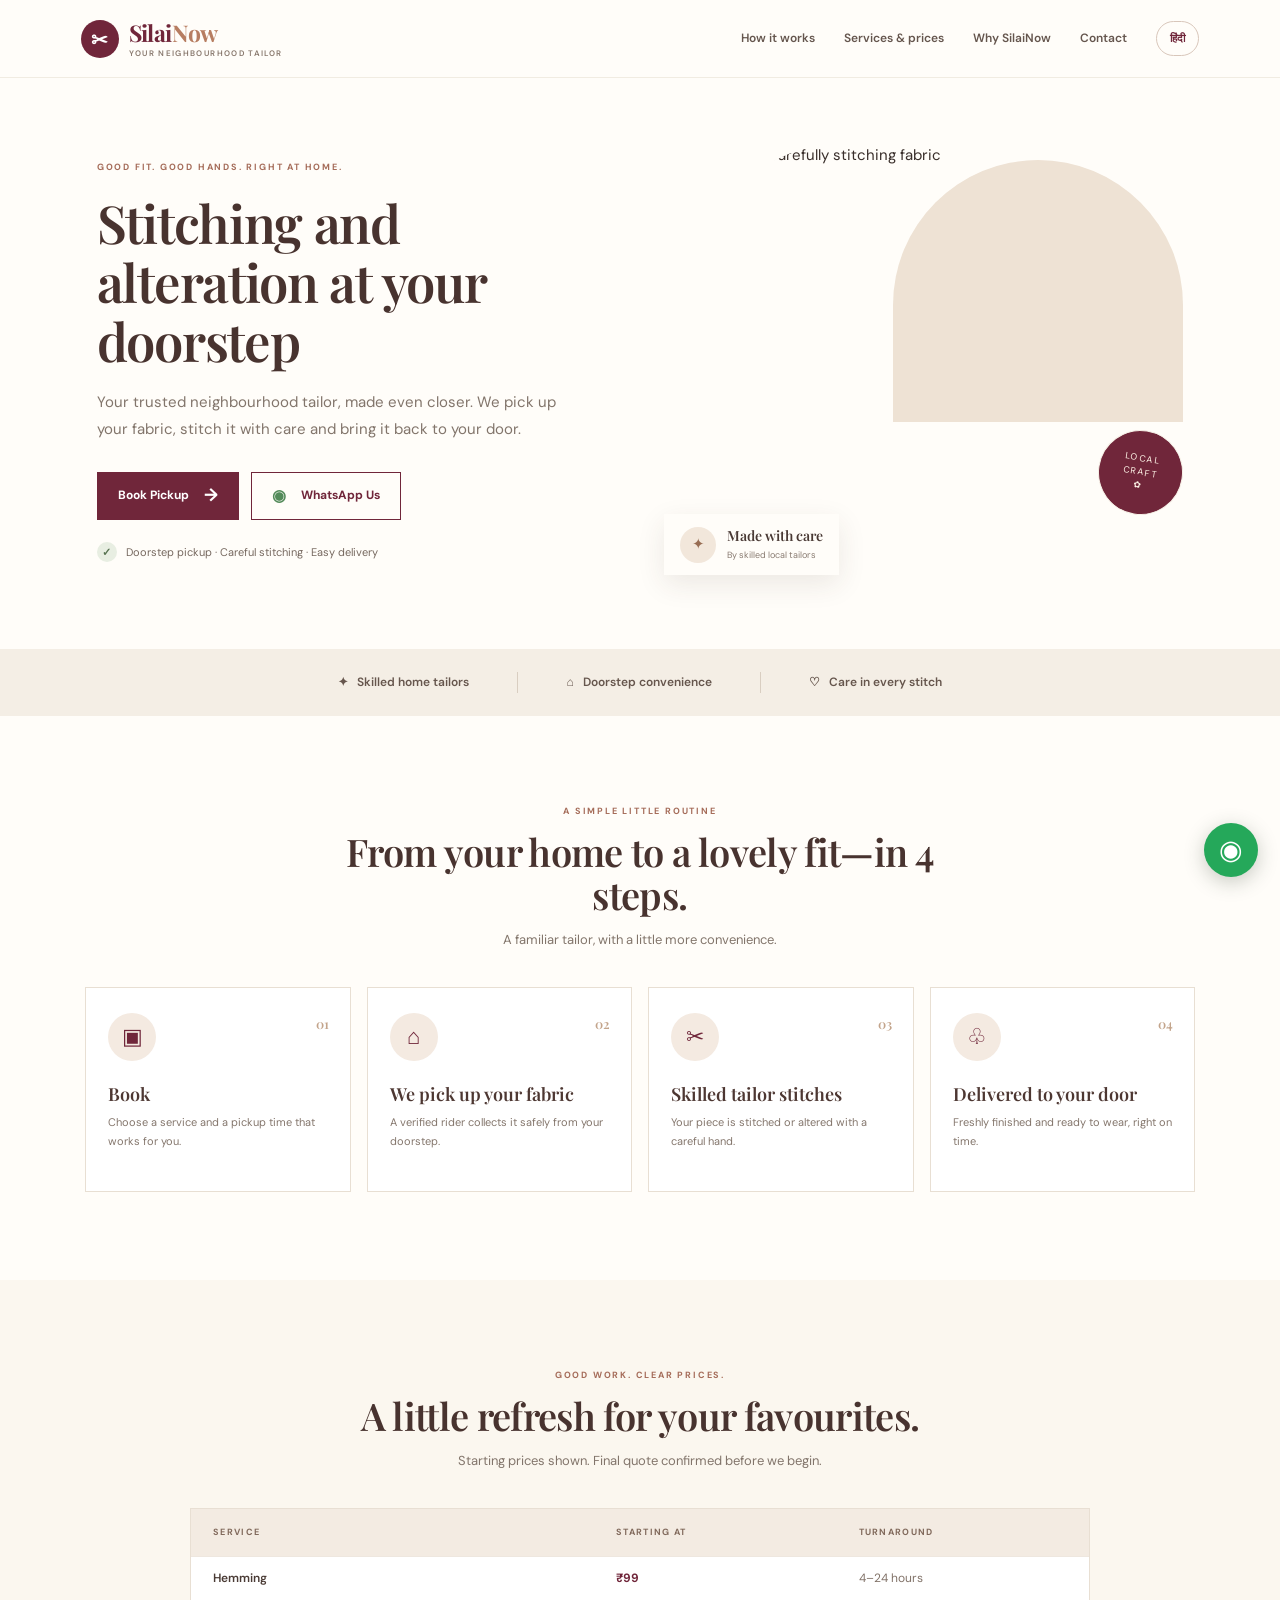
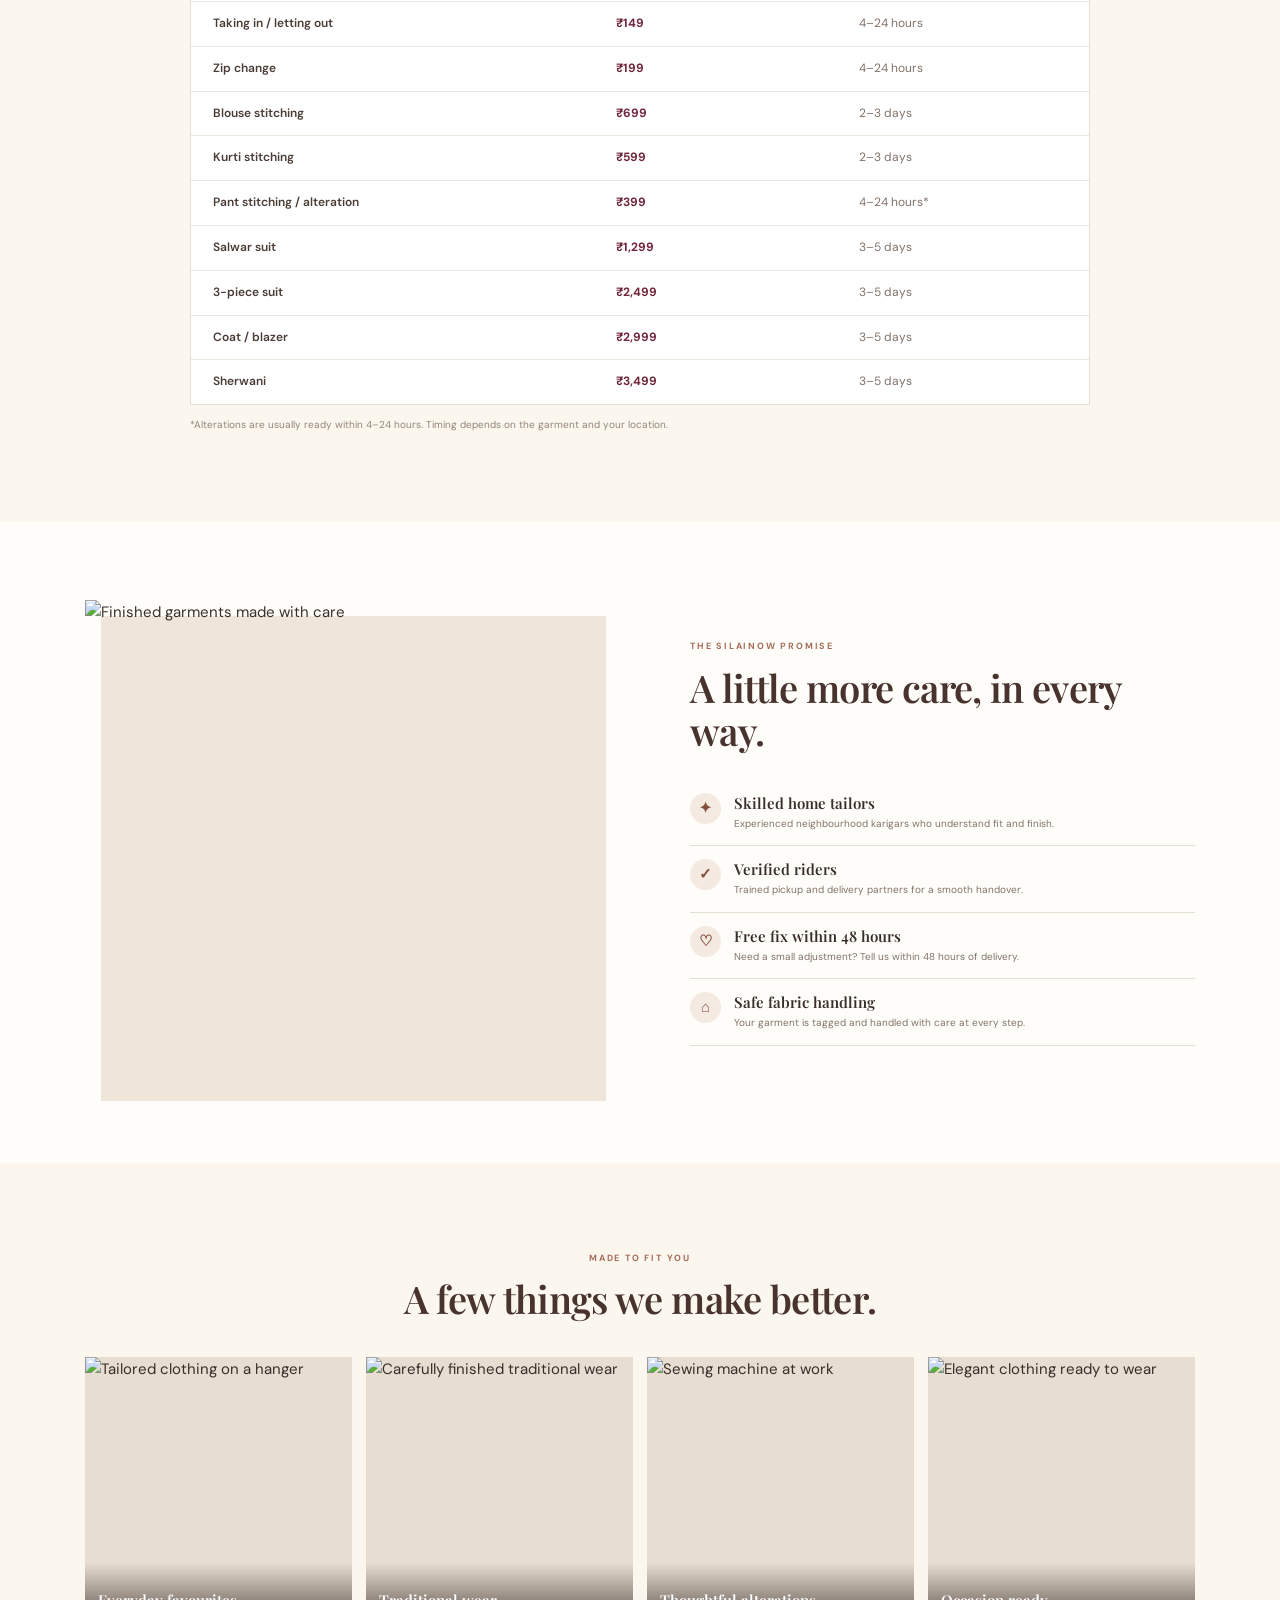
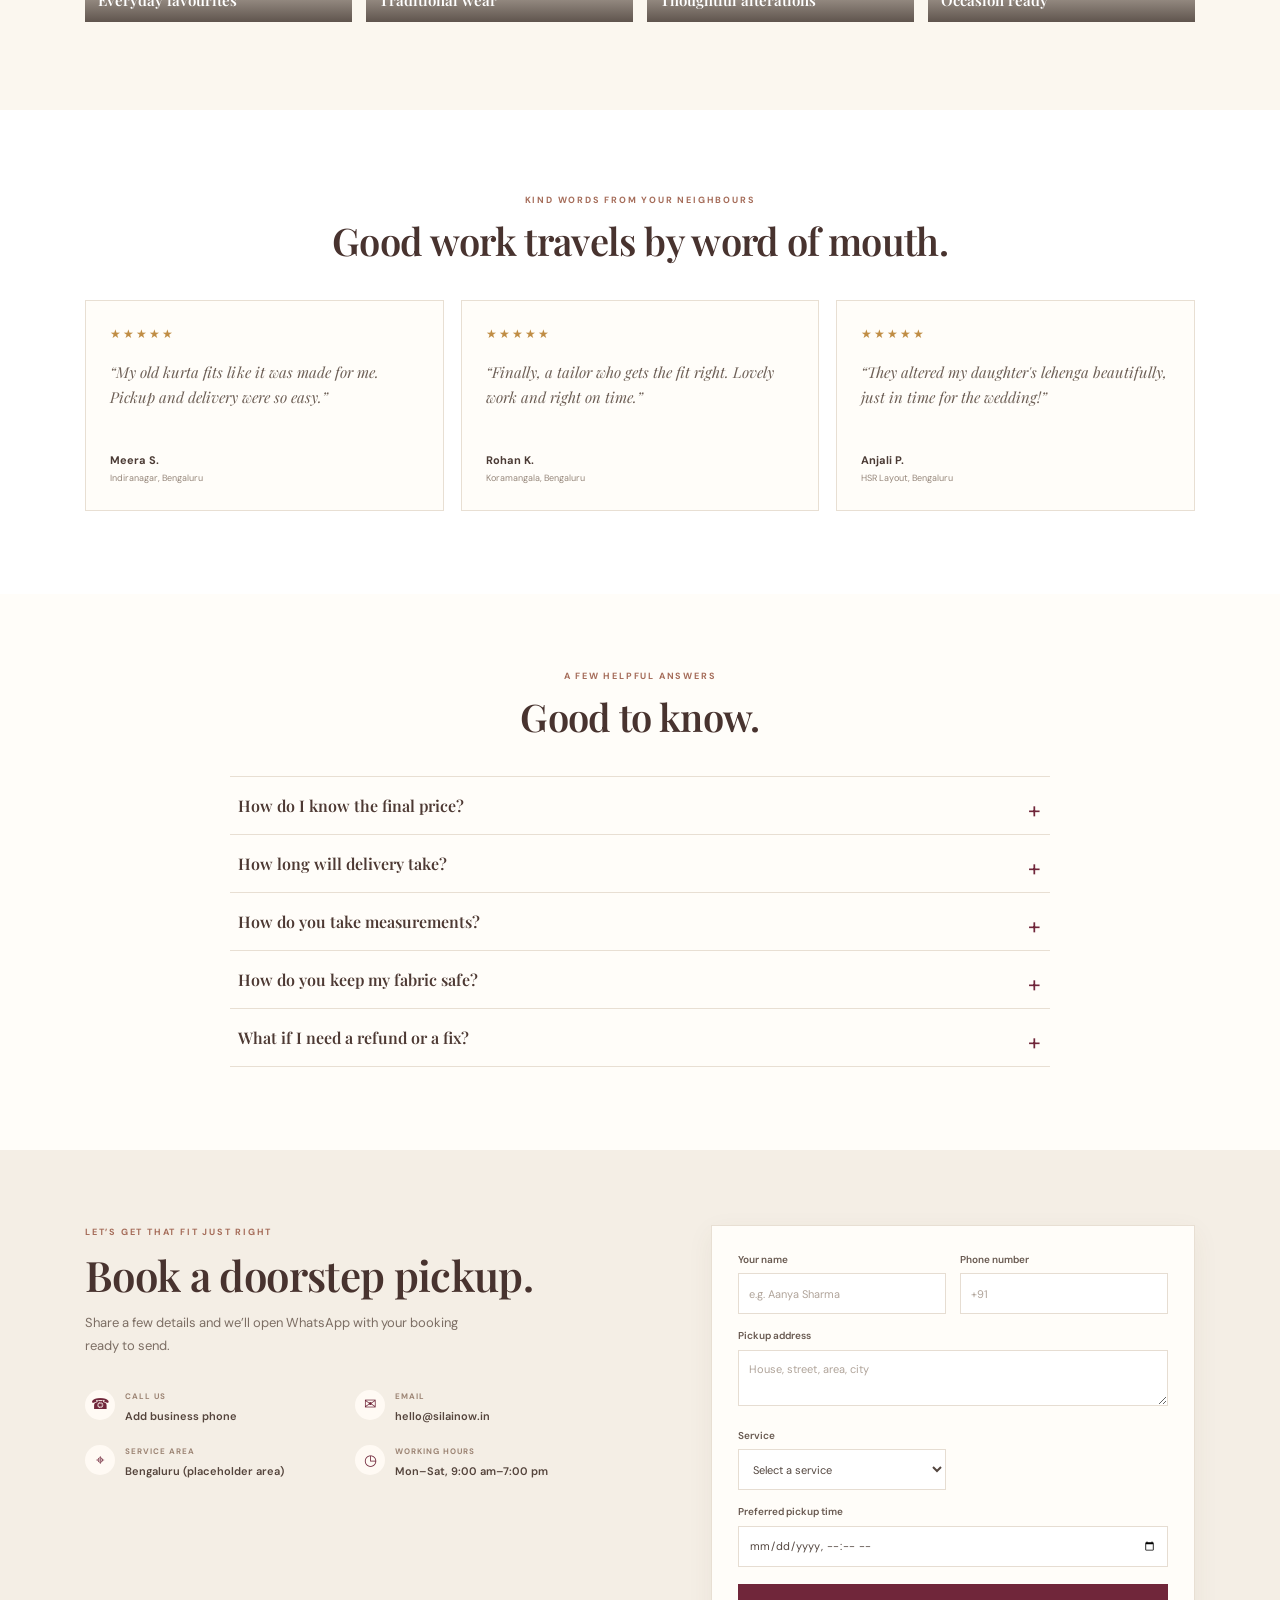
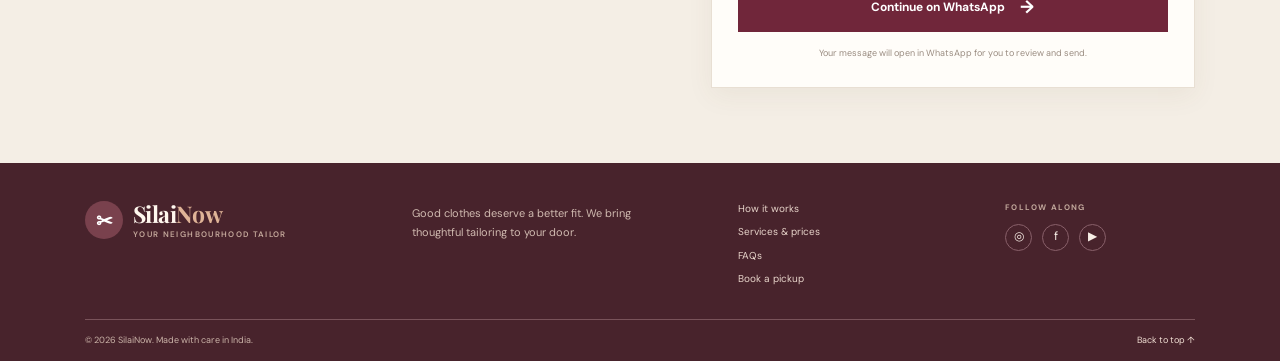
==== index.html @ 6246b5a2 "Initial commit: SilaiNow website" ====
<!doctype html>
<html lang="en">
<head>
  <meta charset="UTF-8" />
  <meta name="viewport" content="width=device-width, initial-scale=1" />
  <meta name="theme-color" content="#70263a" />
  <meta name="description" content="Thoughtful stitching and alterations, picked up and delivered at your doorstep. Book your neighbourhood tailor with SilaiNow." />
  <meta property="og:type" content="website" />
  <meta property="og:title" content="SilaiNow — Tailoring, at your doorstep" />
  <meta property="og:description" content="Skilled home tailors, doorstep pickup and delivery, and a fit that feels just right." />
  <meta property="og:image" content="https://images.unsplash.com/photo-1590736969955-71cc94901144?auto=format&fit=crop&w=1200&q=85" />
  <title>SilaiNow — Stitching and alterations at your doorstep</title>
  <link rel="preconnect" href="https://fonts.googleapis.com" />
  <link rel="preconnect" href="https://fonts.gstatic.com" crossorigin />
  <link href="https://fonts.googleapis.com/css2?family=DM+Sans:wght@400;500;600;700&family=Noto+Sans+Devanagari:wght@400;500;600;700&family=Playfair+Display:wght@500;600;700&display=swap" rel="stylesheet" />
  <link rel="stylesheet" href="style.css" />
</head>
<body>
  <header class="site-header">
    <a class="brand" href="#home" aria-label="SilaiNow home"><span class="brand-mark">✂</span><span>Silai<span>Now</span><small>YOUR NEIGHBOURHOOD TAILOR</small></span></a>
    <button class="menu-toggle" aria-label="Open navigation" aria-expanded="false">☰</button>
    <nav class="main-nav" aria-label="Main navigation">
      <a href="#how" data-en="How it works" data-hi="कैसे काम करता है">How it works</a><a href="#services" data-en="Services & prices" data-hi="सेवाएँ और कीमतें">Services & prices</a><a href="#why" data-en="Why SilaiNow" data-hi="सिलाईनाउ क्यों">Why SilaiNow</a><a href="#contact" data-en="Contact" data-hi="संपर्क">Contact</a>
      <button class="language-toggle" type="button" aria-label="Switch language">हिंदी</button>
    </nav>
  </header>
  <main>
    <section class="hero" id="home">
      <div class="hero-copy"><span class="eyebrow" data-en="GOOD FIT. GOOD HANDS. RIGHT AT HOME." data-hi="बेहतरीन फिट। कुशल हाथ। आपके घर तक।">GOOD FIT. GOOD HANDS. RIGHT AT HOME.</span>
        <h1 data-en="Stitching and alteration at your doorstep" data-hi="सिलाई और अल्टरेशन, आपके दरवाज़े पर">Stitching and alteration at your doorstep</h1>
        <p data-en="Your trusted neighbourhood tailor, made even closer. We pick up your fabric, stitch it with care and bring it back to your door." data-hi="आपका भरोसेमंद मोहल्ले का दर्ज़ी, अब और करीब। हम कपड़ा लेते हैं, प्यार से सिलते हैं और आपके दरवाज़े तक पहुँचाते हैं।">Your trusted neighbourhood tailor, made even closer. We pick up your fabric, stitch it with care and bring it back to your door.</p>
        <div class="hero-actions"><a class="button button-primary" href="#contact" data-en="Book Pickup" data-hi="पिकअप बुक करें">Book Pickup <span>→</span></a><a class="button button-outline whatsapp-link" href="#contact"><span class="wa-mini">◉</span><span data-en="WhatsApp Us" data-hi="व्हाट्सऐप करें">WhatsApp Us</span></a></div>
        <div class="hero-note"><span class="check">✓</span><span data-en="Doorstep pickup · Careful stitching · Easy delivery" data-hi="घर से पिकअप · बारीक सिलाई · आसान डिलीवरी">Doorstep pickup · Careful stitching · Easy delivery</span></div>
      </div>
      <div class="hero-art"><img src="https://images.unsplash.com/photo-1590736969955-71cc94901144?auto=format&fit=crop&w=1000&q=85" alt="A tailor carefully stitching fabric" /><div class="image-chip"><span>✦</span><div><b data-en="Made with care" data-hi="प्यार से तैयार">Made with care</b><small data-en="By skilled local tailors" data-hi="कुशल स्थानीय दर्ज़ियों द्वारा">By skilled local tailors</small></div></div><div class="round-stamp">LOCAL<br/>CRAFT<br/>✿</div></div>
    </section>
    <div class="trust-strip"><span>✦ <span data-en="Skilled home tailors" data-hi="कुशल होम टेलर">Skilled home tailors</span></span><i></i><span>⌂ <span data-en="Doorstep convenience" data-hi="घर तक सुविधा">Doorstep convenience</span></span><i></i><span>♡ <span data-en="Care in every stitch" data-hi="हर टाँके में देखभाल">Care in every stitch</span></span></div>

    <section class="section how-section" id="how"><div class="section-heading"><span class="eyebrow" data-en="A SIMPLE LITTLE ROUTINE" data-hi="बस एक आसान प्रक्रिया">A SIMPLE LITTLE ROUTINE</span><h2 data-en="From your home to a lovely fit—in 4 steps." data-hi="आपके घर से बेहतरीन फिट तक—बस 4 कदम।">From your home to a lovely fit—in 4 steps.</h2><p data-en="A familiar tailor, with a little more convenience." data-hi="आपका जाना-पहचाना दर्ज़ी, अब और भी सुविधाजनक।">A familiar tailor, with a little more convenience.</p></div>
      <div class="steps"><article class="step"><span class="step-icon">▣</span><small>01</small><h3 data-en="Book" data-hi="बुक करें">Book</h3><p data-en="Choose a service and a pickup time that works for you." data-hi="सेवा और अपनी सुविधानुसार पिकअप का समय चुनें।">Choose a service and a pickup time that works for you.</p></article><article class="step"><span class="step-icon">⌂</span><small>02</small><h3 data-en="We pick up your fabric" data-hi="हम कपड़ा ले जाते हैं">We pick up your fabric</h3><p data-en="A verified rider collects it safely from your doorstep." data-hi="हमारा सत्यापित राइडर आपके घर से सुरक्षित रूप से कपड़ा ले जाता है।">A verified rider collects it safely from your doorstep.</p></article><article class="step"><span class="step-icon">✂</span><small>03</small><h3 data-en="Skilled tailor stitches" data-hi="कुशल दर्ज़ी सिलाई करता है">Skilled tailor stitches</h3><p data-en="Your piece is stitched or altered with a careful hand." data-hi="आपके कपड़े की सिलाई या अल्टरेशन पूरी सावधानी से होती है।">Your piece is stitched or altered with a careful hand.</p></article><article class="step"><span class="step-icon">♧</span><small>04</small><h3 data-en="Delivered to your door" data-hi="आपके दरवाज़े पर डिलीवरी">Delivered to your door</h3><p data-en="Freshly finished and ready to wear, right on time." data-hi="समय पर, पहनने के लिए तैयार कपड़ा आपके घर पहुँचता है।">Freshly finished and ready to wear, right on time.</p></article></div>
    </section>

    <section class="section services-section" id="services"><div class="section-heading"><span class="eyebrow" data-en="GOOD WORK. CLEAR PRICES." data-hi="अच्छा काम। साफ़ कीमतें।">GOOD WORK. CLEAR PRICES.</span><h2 data-en="A little refresh for your favourites." data-hi="आपके पसंदीदा कपड़ों के लिए नया अंदाज़।">A little refresh for your favourites.</h2><p data-en="Starting prices shown. Final quote confirmed before we begin." data-hi="शुरुआती कीमतें दी गई हैं। काम शुरू होने से पहले अंतिम कीमत बताई जाएगी।">Starting prices shown. Final quote confirmed before we begin.</p></div>
      <div class="price-wrap"><table><thead><tr><th data-en="SERVICE" data-hi="सेवा">SERVICE</th><th data-en="STARTING AT" data-hi="शुरुआती कीमत">STARTING AT</th><th data-en="TURNAROUND" data-hi="समय">TURNAROUND</th></tr></thead><tbody>
        <tr><td data-en="Hemming" data-hi="किनारी की सिलाई">Hemming</td><td>₹99</td><td data-en="4–24 hours" data-hi="4–24 घंटे">4–24 hours</td></tr><tr><td data-en="Taking in / letting out" data-hi="कपड़ा घटाना / बढ़ाना">Taking in / letting out</td><td>₹149</td><td data-en="4–24 hours" data-hi="4–24 घंटे">4–24 hours</td></tr><tr><td data-en="Zip change" data-hi="ज़िप बदलना">Zip change</td><td>₹199</td><td data-en="4–24 hours" data-hi="4–24 घंटे">4–24 hours</td></tr><tr><td data-en="Blouse stitching" data-hi="ब्लाउज़ सिलाई">Blouse stitching</td><td>₹699</td><td data-en="2–3 days" data-hi="2–3 दिन">2–3 days</td></tr><tr><td data-en="Kurti stitching" data-hi="कुर्ती सिलाई">Kurti stitching</td><td>₹599</td><td data-en="2–3 days" data-hi="2–3 दिन">2–3 days</td></tr><tr><td data-en="Pant stitching / alteration" data-hi="पैंट सिलाई / अल्टरेशन">Pant stitching / alteration</td><td>₹399</td><td data-en="4–24 hours*" data-hi="4–24 घंटे*">4–24 hours*</td></tr><tr><td data-en="Salwar suit" data-hi="सलवार सूट">Salwar suit</td><td>₹1,299</td><td data-en="3–5 days" data-hi="3–5 दिन">3–5 days</td></tr><tr><td data-en="3-piece suit" data-hi="3-पीस सूट">3-piece suit</td><td>₹2,499</td><td data-en="3–5 days" data-hi="3–5 दिन">3–5 days</td></tr><tr><td data-en="Coat / blazer" data-hi="कोट / ब्लेज़र">Coat / blazer</td><td>₹2,999</td><td data-en="3–5 days" data-hi="3–5 दिन">3–5 days</td></tr><tr><td data-en="Sherwani" data-hi="शेरवानी">Sherwani</td><td>₹3,499</td><td data-en="3–5 days" data-hi="3–5 दिन">3–5 days</td></tr>
      </tbody></table></div><p class="price-footnote" data-en="*Alterations are usually ready within 4–24 hours. Timing depends on the garment and your location." data-hi="*अल्टरेशन आमतौर पर 4–24 घंटे में तैयार होते हैं। समय कपड़े और आपके क्षेत्र पर निर्भर करता है।">*Alterations are usually ready within 4–24 hours. Timing depends on the garment and your location.</p>
    </section>

    <section class="why-section" id="why"><div class="why-photo"><img src="https://images.unsplash.com/photo-1598033129183-c4f50c736f10?auto=format&fit=crop&w=1000&q=85" alt="Finished garments made with care" /></div><div class="why-copy"><span class="eyebrow" data-en="THE SILAINOW PROMISE" data-hi="सिलाईनाउ का वादा">THE SILAINOW PROMISE</span><h2 data-en="A little more care, in every way." data-hi="हर कदम पर थोड़ी और देखभाल।">A little more care, in every way.</h2><div class="promise"><b>✦</b><div><h3 data-en="Skilled home tailors" data-hi="कुशल होम टेलर">Skilled home tailors</h3><p data-en="Experienced neighbourhood karigars who understand fit and finish." data-hi="फिट और फिनिश समझने वाले अनुभवी स्थानीय कारीगर।">Experienced neighbourhood karigars who understand fit and finish.</p></div></div><div class="promise"><b>✓</b><div><h3 data-en="Verified riders" data-hi="सत्यापित राइडर">Verified riders</h3><p data-en="Trained pickup and delivery partners for a smooth handover." data-hi="सुरक्षित और आसान पिकअप-डिलीवरी के लिए प्रशिक्षित साथी।">Trained pickup and delivery partners for a smooth handover.</p></div></div><div class="promise"><b>♡</b><div><h3 data-en="Free fix within 48 hours" data-hi="48 घंटे में मुफ़्त सुधार">Free fix within 48 hours</h3><p data-en="Need a small adjustment? Tell us within 48 hours of delivery." data-hi="छोटा सुधार चाहिए? डिलीवरी के 48 घंटे के भीतर हमें बताएँ।">Need a small adjustment? Tell us within 48 hours of delivery.</p></div></div><div class="promise"><b>⌂</b><div><h3 data-en="Safe fabric handling" data-hi="कपड़े की सुरक्षित देखभाल">Safe fabric handling</h3><p data-en="Your garment is tagged and handled with care at every step." data-hi="आपके कपड़े को हर कदम पर टैग करके सावधानी से रखा जाता है।">Your garment is tagged and handled with care at every step.</p></div></div></div></section>

    <section class="section gallery-section" id="gallery"><div class="section-heading"><span class="eyebrow" data-en="MADE TO FIT YOU" data-hi="आपके लिए खास">MADE TO FIT YOU</span><h2 data-en="A few things we make better." data-hi="कुछ चीज़ें जिन्हें हम और बेहतर बनाते हैं।">A few things we make better.</h2></div><div class="gallery"><figure><img src="https://images.unsplash.com/photo-1591047139829-d91aecb6caea?auto=format&fit=crop&w=700&q=80" alt="Tailored clothing on a hanger" loading="lazy"><figcaption data-en="Everyday favourites" data-hi="रोज़मर्रा के पसंदीदा">Everyday favourites</figcaption></figure><figure><img src="https://images.unsplash.com/photo-1598033129183-c4f50c736f10?auto=format&fit=crop&w=700&q=80" alt="Carefully finished traditional wear" loading="lazy"><figcaption data-en="Traditional wear" data-hi="पारंपरिक परिधान">Traditional wear</figcaption></figure><figure><img src="https://images.unsplash.com/photo-1590736969955-71cc94901144?auto=format&fit=crop&w=700&q=80" alt="Sewing machine at work" loading="lazy"><figcaption data-en="Thoughtful alterations" data-hi="बारीक अल्टरेशन">Thoughtful alterations</figcaption></figure><figure><img src="https://images.unsplash.com/photo-1591369822096-ffd140ec948f?auto=format&fit=crop&w=700&q=80" alt="Elegant clothing ready to wear" loading="lazy"><figcaption data-en="Occasion ready" data-hi="खास मौकों के लिए">Occasion ready</figcaption></figure></div></section>

    <section class="reviews-section"><div class="section-heading"><span class="eyebrow" data-en="KIND WORDS FROM YOUR NEIGHBOURS" data-hi="आपके पड़ोसियों के प्यारे अनुभव">KIND WORDS FROM YOUR NEIGHBOURS</span><h2 data-en="Good work travels by word of mouth." data-hi="अच्छे काम की बात दूर तक जाती है।">Good work travels by word of mouth.</h2></div><div class="review-grid"><article><div class="stars">★★★★★</div><p data-en="“My old kurta fits like it was made for me. Pickup and delivery were so easy.”" data-hi="“मेरी पुरानी कुर्ती अब बिल्कुल नई जैसी फिट आती है। पिकअप और डिलीवरी बहुत आसान थे।”">“My old kurta fits like it was made for me. Pickup and delivery were so easy.”</p><b>Meera S.</b><small>Indiranagar, Bengaluru</small></article><article><div class="stars">★★★★★</div><p data-en="“Finally, a tailor who gets the fit right. Lovely work and right on time.”" data-hi="“आख़िरकार ऐसा दर्ज़ी जिसे फिट की सही समझ है। काम सुंदर और समय पर।”">“Finally, a tailor who gets the fit right. Lovely work and right on time.”</p><b>Rohan K.</b><small>Koramangala, Bengaluru</small></article><article><div class="stars">★★★★★</div><p data-en="“They altered my daughter's lehenga beautifully, just in time for the wedding!”" data-hi="“बेटी का लहंगा बहुत सुंदर अल्टर किया, शादी के लिए बिल्कुल समय पर!”">“They altered my daughter's lehenga beautifully, just in time for the wedding!”</p><b>Anjali P.</b><small>HSR Layout, Bengaluru</small></article></div></section>

    <section class="section faq-section" id="faq"><div class="section-heading"><span class="eyebrow" data-en="A FEW HELPFUL ANSWERS" data-hi="आपके कुछ सवालों के जवाब">A FEW HELPFUL ANSWERS</span><h2 data-en="Good to know." data-hi="जानना अच्छा रहेगा।">Good to know.</h2></div><div class="faq-list"><details><summary data-en="How do I know the final price?" data-hi="अंतिम कीमत कैसे पता चलेगी?">How do I know the final price?</summary><p data-en="The prices listed are starting prices. We confirm the exact quote with you before any work begins." data-hi="दी गई कीमतें शुरुआती हैं। काम शुरू करने से पहले हम आपसे अंतिम कीमत की पुष्टि करते हैं।">The prices listed are starting prices. We confirm the exact quote with you before any work begins.</p></details><details><summary data-en="How long will delivery take?" data-hi="डिलीवरी में कितना समय लगेगा?">How long will delivery take?</summary><p data-en="Alterations usually take 4–24 hours, blouse and kurti stitching 2–3 days, and suits and coats 3–5 days. We’ll confirm the timing when you book." data-hi="अल्टरेशन में आमतौर पर 4–24 घंटे, ब्लाउज़ और कुर्ती में 2–3 दिन, और सूट व कोट में 3–5 दिन लगते हैं। बुकिंग के समय हम समय की पुष्टि करेंगे।">Alterations usually take 4–24 hours, blouse and kurti stitching 2–3 days, and suits and coats 3–5 days. We’ll confirm the timing when you book.</p></details><details><summary data-en="How do you take measurements?" data-hi="नाप कैसे लिया जाता है?">How do you take measurements?</summary><p data-en="Share your reference garment or measurement notes at pickup. We’ll call you if the tailor needs any details." data-hi="पिकअप के समय अपना फिटिंग वाला कपड़ा या नाप साझा करें। दर्ज़ी को कोई जानकारी चाहिए तो हम आपको कॉल करेंगे।">Share your reference garment or measurement notes at pickup. We’ll call you if the tailor needs any details.</p></details><details><summary data-en="How do you keep my fabric safe?" data-hi="मेरा कपड़ा सुरक्षित कैसे रहेगा?">How do you keep my fabric safe?</summary><p data-en="Each pickup is tagged and handed over directly to the tailor. Your fabric stays carefully tracked through delivery." data-hi="हर पिकअप को टैग करके सीधे दर्ज़ी तक पहुँचाया जाता है। डिलीवरी तक आपके कपड़े का ध्यान रखा जाता है।">Each pickup is tagged and handed over directly to the tailor. Your fabric stays carefully tracked through delivery.</p></details><details><summary data-en="What if I need a refund or a fix?" data-hi="अगर रिफंड या सुधार चाहिए तो?">What if I need a refund or a fix?</summary><p data-en="If the fit needs a small correction, request a free fix within 48 hours. For cancellations or refunds, contact our team and we’ll help based on the order status." data-hi="फिट में छोटा सुधार चाहिए तो 48 घंटे में मुफ़्त सुधार माँगें। रद्दीकरण या रिफंड के लिए हमारी टीम से संपर्क करें; हम ऑर्डर की स्थिति के अनुसार मदद करेंगे।">If the fit needs a small correction, request a free fix within 48 hours. For cancellations or refunds, contact our team and we’ll help based on the order status.</p></details></div></section>

    <section class="contact-section" id="contact"><div class="contact-copy"><span class="eyebrow" data-en="LET’S GET THAT FIT JUST RIGHT" data-hi="आइए, फिट को एकदम सही बनाएँ">LET’S GET THAT FIT JUST RIGHT</span><h2 data-en="Book a doorstep pickup." data-hi="घर से पिकअप बुक करें।">Book a doorstep pickup.</h2><p data-en="Share a few details and we’ll open WhatsApp with your booking ready to send." data-hi="कुछ जानकारी भरें और आपका बुकिंग संदेश व्हाट्सऐप पर भेजने के लिए तैयार होगा।">Share a few details and we’ll open WhatsApp with your booking ready to send.</p><div class="contact-info"><div><span>☎</span><p><small data-en="CALL US" data-hi="कॉल करें">CALL US</small><b data-en="Add business phone" data-hi="व्यवसाय का फ़ोन जोड़ें">Add business phone</b></p></div><div><span>✉</span><p><small>EMAIL</small><a href="mailto:hello@silainow.in">hello@silainow.in</a></p></div><div><span>⌖</span><p><small data-en="SERVICE AREA" data-hi="सेवा क्षेत्र">SERVICE AREA</small><b data-en="Bengaluru (placeholder area)" data-hi="बेंगलुरु (उदाहरण क्षेत्र)">Bengaluru (placeholder area)</b></p></div><div><span>◷</span><p><small data-en="WORKING HOURS" data-hi="काम का समय">WORKING HOURS</small><b data-en="Mon–Sat, 9:00 am–7:00 pm" data-hi="सोम–शनि, सुबह 9–शाम 7">Mon–Sat, 9:00 am–7:00 pm</b></p></div></div></div>
      <form class="booking-form"><label><span data-en="Your name" data-hi="आपका नाम">Your name</span><input name="name" required placeholder="e.g. Aanya Sharma" /></label><label><span data-en="Phone number" data-hi="फ़ोन नंबर">Phone number</span><input name="phone" type="tel" required placeholder="+91" /></label><label><span data-en="Pickup address" data-hi="पिकअप का पता">Pickup address</span><textarea name="address" rows="2" required placeholder="House, street, area, city"></textarea></label><label><span data-en="Service" data-hi="सेवा">Service</span><select name="service" required><option value="">Select a service</option><option>Hemming</option><option>Taking in / letting out</option><option>Zip change</option><option>Blouse stitching</option><option>Kurti stitching</option><option>Pant stitching / alteration</option><option>Salwar suit</option><option>3-piece suit</option><option>Coat / blazer</option><option>Sherwani</option></select></label><label><span data-en="Preferred pickup time" data-hi="पसंदीदा पिकअप समय">Preferred pickup time</span><input name="time" type="datetime-local" required /></label><button class="button button-primary form-submit" type="submit"><span data-en="Continue on WhatsApp" data-hi="व्हाट्सऐप पर आगे बढ़ें">Continue on WhatsApp</span><span>→</span></button><small class="form-note" data-en="Your message will open in WhatsApp for you to review and send." data-hi="आपका संदेश व्हाट्सऐप में खुलेगा, जहाँ आप उसे देखकर भेज सकते हैं।">Your message will open in WhatsApp for you to review and send.</small></form>
    </section>
  </main>
  <footer class="site-footer"><div class="footer-top"><a class="brand footer-brand" href="#home"><span class="brand-mark">✂</span><span>Silai<span>Now</span><small data-en="YOUR NEIGHBOURHOOD TAILOR" data-hi="आपका मोहल्ले का दर्ज़ी">YOUR NEIGHBOURHOOD TAILOR</small></span></a><p data-en="Good clothes deserve a better fit. We bring thoughtful tailoring to your door." data-hi="अच्छे कपड़ों को बेहतर फिट मिलना चाहिए। हम आपकी सिलाई आपके दरवाज़े तक लाते हैं।">Good clothes deserve a better fit. We bring thoughtful tailoring to your door.</p><div class="footer-links"><a href="#how" data-en="How it works" data-hi="कैसे काम करता है">How it works</a><a href="#services" data-en="Services & prices" data-hi="सेवाएँ और कीमतें">Services & prices</a><a href="#faq" data-en="FAQs" data-hi="सवाल-जवाब">FAQs</a><a href="#contact" data-en="Book a pickup" data-hi="पिकअप बुक करें">Book a pickup</a></div><div class="social-links"><span data-en="FOLLOW ALONG" data-hi="हमसे जुड़ें">FOLLOW ALONG</span><a href="#contact" aria-label="Instagram">◎</a><a href="#contact" aria-label="Facebook">f</a><a href="#contact" aria-label="YouTube">▶</a></div></div><div class="footer-bottom"><span>© 2026 SilaiNow. <span data-en="Made with care in India." data-hi="भारत में प्यार से बनाया गया।">Made with care in India.</span></span><a href="#home" data-en="Back to top ↑" data-hi="वापस ऊपर ↑">Back to top ↑</a></div></footer>
  <a class="floating-whatsapp whatsapp-link" href="#contact" aria-label="Chat with SilaiNow on WhatsApp">◉</a>
  <a class="mobile-call" href="#contact"><span>☎</span><span data-en="Call Now" data-hi="अभी कॉल करें">Call Now</span></a>
  <script src="script.js" defer></script>
</body>
</html>
---- style.css ----
:root{--maroon:#70263a;--maroon-dark:#51202f;--cream:#fbf7ef;--paper:#fffdf9;--ink:#392e2a;--muted:#82756b;--line:#e8dfd3;--rose:#eadbd4;--gold:#bd9567;--sans:'DM Sans',sans-serif;--serif:'Playfair Display',Georgia,serif}*{box-sizing:border-box}html{scroll-behavior:smooth;scroll-padding-top:82px}body{margin:0;background:var(--paper);color:var(--ink);font-family:var(--sans);font-size:15px;line-height:1.65}a{color:inherit;text-decoration:none}button,input,textarea,select{font:inherit}.site-header{height:78px;position:sticky;top:0;z-index:20;display:flex;align-items:center;justify-content:space-between;padding:0 max(calc((100vw - 1190px)/2),6.3%);background:#fffdf9f2;border-bottom:1px solid #e8dfd399;backdrop-filter:blur(12px)}.brand{display:flex;align-items:center;gap:10px;color:var(--maroon);font:700 23px/1 var(--serif);letter-spacing:-.6px}.brand>span:last-child>span{color:#b77d61}.brand-mark{width:38px;height:38px;display:grid;place-items:center;border-radius:50%;background:var(--maroon);color:#fff;font-size:20px}.brand small{display:block;margin-top:5px;color:#88786d;font:600 8px/1 var(--sans);letter-spacing:1.35px}.main-nav{display:flex;align-items:center;gap:29px}.main-nav>a{font-size:12px;font-weight:600;color:#65564e;transition:color .2s}.main-nav>a:hover,.footer-links a:hover{color:var(--maroon)}.language-toggle{border:1px solid #d8c6ba;border-radius:24px;background:transparent;color:var(--maroon);padding:7px 13px;font-weight:700;font-size:11px;cursor:pointer}.menu-toggle{display:none}.hero{max-width:1240px;margin:auto;padding:65px 6% 70px;display:grid;grid-template-columns:1fr .92fr;align-items:center;gap:7%}.hero-copy{max-width:540px}.eyebrow{display:block;font-size:9px;letter-spacing:1.8px;font-weight:700;color:#a56c59}.hero h1,.section-heading h2,.why-copy h2,.contact-copy h2{font:600 clamp(37px,4.1vw,55px)/1.13 var(--serif);letter-spacing:-1.3px;color:#48332f;margin:18px 0}.hero-copy>p{max-width:480px;color:var(--muted);font-size:15px;line-height:1.85}.hero-actions{display:flex;align-items:center;gap:12px;margin:28px 0 22px}.button{min-height:48px;padding:0 20px;border:1px solid var(--maroon);display:inline-flex;align-items:center;justify-content:center;gap:15px;font-weight:700;font-size:12px;cursor:pointer;transition:transform .2s,background .2s}.button:hover{transform:translateY(-2px)}.button-primary{background:var(--maroon);color:white}.button-primary:hover{background:var(--maroon-dark)}.button-outline{color:var(--maroon);background:transparent}.button-outline:hover{background:#f6eeea}.button-primary>span:last-child{font-size:18px}.wa-mini{color:#548b5b;font-size:16px}.hero-note{display:flex;align-items:center;gap:9px;color:#76685f;font-size:11px}.check{display:grid;place-items:center;border-radius:50%;width:20px;height:20px;background:#e8eee2;color:#577250;font-weight:700}.hero-art{position:relative;padding:0 17px 21px 0}.hero-art:before{content:"";position:absolute;right:0;top:17px;width:60%;height:60%;background:#eee2d4;border-radius:150px 150px 0 0;z-index:-1}.hero-art>img{display:block;width:100%;height:415px;object-fit:cover;border-radius:145px 145px 5px 5px}.image-chip{position:absolute;bottom:4px;left:-35px;display:flex;gap:11px;align-items:center;padding:12px 16px;background:#fffdf9;box-shadow:0 9px 28px #4331241a}.image-chip>span{display:grid;place-items:center;border-radius:50%;background:#f2e7db;width:36px;height:36px;color:#986d53}.image-chip b,.image-chip small{display:block}.image-chip b{font:600 14px var(--serif);color:#493934}.image-chip small{margin-top:3px;color:#897b71;font-size:9px}.round-stamp{position:absolute;right:0;bottom:64px;border:1px solid #f7f1e8;border-radius:50%;width:85px;height:85px;background:var(--maroon);color:#fff5e8;display:grid;place-content:center;text-align:center;font-size:9px;line-height:1.55;letter-spacing:1.6px;transform:rotate(9deg)}.round-stamp:first-line{font-weight:700}.trust-strip{min-height:67px;background:#f4eee5;display:flex;align-items:center;justify-content:center;gap:48px;color:#66564d;font-size:12px;font-weight:600}.trust-strip>span{display:flex;align-items:center;gap:9px}.trust-strip>span:first-letter{color:#9a6b56}.trust-strip i{height:21px;width:1px;background:#d9cec1}.section{padding:88px max(calc((100vw - 1110px)/2),6%)}.section-heading{text-align:center;max-width:660px;margin:0 auto 37px}.section-heading h2,.why-copy h2,.contact-copy h2{font-size:38px;letter-spacing:-.65px;margin:12px 0}.section-heading>p{margin:8px auto 0;color:var(--muted);font-size:13px}.steps{display:grid;grid-template-columns:repeat(4,1fr);gap:16px}.step{position:relative;min-height:205px;padding:25px 22px;background:#fff;border:1px solid var(--line)}.step-icon{width:48px;height:48px;display:grid;place-items:center;border-radius:50%;background:#f4eae1;color:var(--maroon);font-size:22px}.step>small{position:absolute;top:27px;right:21px;color:#c3a48b;font:600 13px var(--serif)}.step h3{margin:21px 0 7px;font:600 18px var(--serif);color:#4d3732}.step p{margin:0;color:#84766c;font-size:11px;line-height:1.7}.services-section{background:var(--cream)}.price-wrap{max-width:900px;margin:auto;overflow:auto;background:#fff;border:1px solid var(--line)}table{width:100%;border-collapse:collapse;text-align:left;min-width:560px}th{padding:16px 22px;background:#f3ebe2;color:#80695b;font-size:9px;letter-spacing:1.3px}td{padding:12px 22px;border-top:1px solid #eee7df;color:#65564d;font-size:12px}td:first-child{font-weight:600;color:#4a3b35}td:nth-child(2){font-weight:700;color:var(--maroon)}td:last-child{color:#817268}.price-footnote{max-width:900px;margin:12px auto 0;color:#938478;font-size:10px}.why-section{display:grid;grid-template-columns:1fr 1fr;align-items:center;gap:9%;padding:78px max(calc((100vw - 1110px)/2),6%)}.why-photo{height:485px;position:relative}.why-photo:before{content:"";position:absolute;inset:16px -16px -16px 16px;background:#efe5d9;z-index:-1}.why-photo img{width:100%;height:100%;object-fit:cover}.why-copy h2{margin:13px 0 27px}.promise{display:flex;align-items:flex-start;gap:13px;padding:13px 0;border-bottom:1px solid var(--line)}.promise>b{flex:none;width:31px;height:31px;border-radius:50%;background:#f4eae1;color:#85513f;display:grid;place-items:center}.promise h3{font:600 15px var(--serif);margin:0 0 3px}.promise p{font-size:10px;color:#817369;margin:0;line-height:1.65}.gallery-section{background:var(--cream)}.gallery{display:grid;grid-template-columns:repeat(4,1fr);gap:14px}.gallery figure{margin:0;position:relative;height:265px;overflow:hidden;background:#e7ddd1}.gallery img{width:100%;height:100%;object-fit:cover;transition:transform .5s}.gallery figure:hover img{transform:scale(1.05)}.gallery figcaption{position:absolute;bottom:0;left:0;right:0;padding:27px 13px 12px;background:linear-gradient(transparent,#281d18b5);color:white;font:600 15px var(--serif)}.reviews-section{padding:83px 6%;background:#fff}.review-grid{max-width:1110px;margin:auto;display:grid;grid-template-columns:repeat(3,1fr);gap:17px}.review-grid article{border:1px solid var(--line);padding:24px;background:#fffdf9}.stars{color:#c08d45;letter-spacing:2px;font-size:12px}.review-grid article p{min-height:76px;color:#6e6057;font:italic 15px/1.65 var(--serif)}.review-grid article>b,.review-grid article>small{display:block}.review-grid article>b{font-size:11px;color:#4b3b35}.review-grid article>small{font-size:9px;color:#96877b;margin-top:2px}.faq-section{padding-top:75px;padding-bottom:83px}.faq-list{max-width:820px;margin:auto;border-top:1px solid var(--line)}.faq-list details{border-bottom:1px solid var(--line);padding:0 4px}.faq-list summary{list-style:none;cursor:pointer;position:relative;padding:18px 35px 18px 4px;font:600 16px var(--serif);color:#4d3933}.faq-list summary::-webkit-details-marker{display:none}.faq-list summary:after{content:'+';position:absolute;right:5px;color:var(--maroon);font:400 23px var(--sans)}.faq-list details[open] summary:after{content:'−'}.faq-list details p{margin:0;padding:0 35px 19px 4px;color:#81736a;font-size:12px;max-width:750px}.contact-section{padding:75px max(calc((100vw - 1110px)/2),6%);background:#f4eee5;display:grid;grid-template-columns:1fr .92fr;gap:9%;align-items:start}.contact-copy h2{font-size:42px}.contact-copy>p{max-width:400px;color:#7c6e64;font-size:13px;line-height:1.75}.contact-info{display:grid;grid-template-columns:1fr 1fr;gap:20px 14px;margin-top:32px}.contact-info>div{display:flex;align-items:flex-start;gap:10px}.contact-info>div>span{width:30px;height:30px;display:grid;place-items:center;border-radius:50%;background:#fffaf4;color:var(--maroon)}.contact-info p{margin:0}.contact-info small,.contact-info a,.contact-info b{display:block}.contact-info small{font-size:8px;color:#9c8474;letter-spacing:1px;font-weight:700;margin-bottom:4px}.contact-info a,.contact-info b{font-size:11px;color:#54443c;font-weight:600}.booking-form{padding:26px;background:#fffdf9;border:1px solid #e8dfd3;box-shadow:0 8px 25px #624d3310;display:grid;grid-template-columns:1fr 1fr;gap:14px}.booking-form label{display:block}.booking-form label>span{display:block;margin-bottom:5px;color:#685950;font-weight:600;font-size:10px}.booking-form input,.booking-form textarea,.booking-form select{width:100%;min-height:41px;border:1px solid #e6ddd2;border-radius:0;background:#fff;padding:9px 10px;color:#53463f;font-size:11px;outline:none}.booking-form textarea{resize:vertical}.booking-form input:focus,.booking-form textarea:focus,.booking-form select:focus{border-color:#ad7d6b}.booking-form label:nth-child(3),.booking-form label:nth-child(5),.form-submit,.form-note{grid-column:1/-1}.booking-form input::placeholder,.booking-form textarea::placeholder{color:#b0a49a}.form-submit{width:100%;margin-top:3px}.form-submit>span:last-child{font-size:18px}.form-note{text-align:center;color:#9a8c81;font-size:9px}.site-footer{padding:38px max(calc((100vw - 1110px)/2),6%) 0;background:#48232c;color:#f7eee6}.footer-top{display:grid;grid-template-columns:1.25fr 1.25fr 1fr .8fr;gap:30px;align-items:start;padding-bottom:31px}.footer-brand{color:#fff7ee}.footer-brand .brand-mark{background:#79414d}.footer-brand>span:last-child>span{color:#dfb397}.footer-brand small{color:#c4a89b}.footer-top>p{max-width:260px;color:#d0bab0;font-size:11px;line-height:1.75;margin:3px 0}.footer-links{display:grid;gap:7px}.footer-links a{color:#e7d4ca;font-size:10px}.social-links{display:flex;align-items:center;gap:10px}.social-links>span{flex-basis:100%;color:#c1a79b;font-size:8px;letter-spacing:1.2px;font-weight:700}.social-links{flex-wrap:wrap}.social-links a{width:27px;height:27px;border:1px solid #89606a;border-radius:50%;display:grid;place-items:center;font-size:12px}.footer-bottom{border-top:1px solid #79535a;padding:13px 0;display:flex;justify-content:space-between;color:#cbb4a9;font-size:9px}.footer-bottom>a{color:#f1dfd4}.floating-whatsapp{position:fixed;right:22px;bottom:23px;z-index:15;width:54px;height:54px;border-radius:50%;display:grid;place-items:center;background:#25a85a;color:white;font-size:27px;box-shadow:0 5px 20px #293b2c42}.mobile-call{display:none}
@media(max-width:850px){.site-header{padding:0 5%}.main-nav{gap:16px}.main-nav>a{font-size:10px}.hero{padding-inline:5%;gap:5%}.hero-art>img{height:350px}.section{padding:70px 5%}.why-section,.contact-section{padding-inline:5%;gap:6%}.gallery figure{height:220px}.trust-strip{gap:23px}.trust-strip>span{font-size:10px}}
@media(max-width:620px){html{scroll-padding-top:68px}.site-header{height:66px;padding:0 18px}.brand{font-size:20px}.brand-mark{width:34px;height:34px}.brand small{font-size:7px}.menu-toggle{display:block;border:0;background:none;color:var(--maroon);font-size:22px}.main-nav{display:none;position:absolute;top:65px;left:0;right:0;padding:15px 20px 20px;background:#fffdf9;box-shadow:0 10px 18px #39271c18;flex-direction:column;align-items:stretch;gap:0}.main-nav.open{display:flex}.main-nav>a{padding:12px 3px;border-bottom:1px solid #eee5dc;font-size:13px}.language-toggle{align-self:flex-start;margin-top:13px}.hero{display:flex;flex-direction:column;align-items:stretch;padding:44px 22px 45px;gap:33px}.eyebrow{font-size:8px}.hero h1{font-size:43px;margin:15px 0}.hero-copy>p{font-size:13px;line-height:1.75}.hero-actions{margin:23px 0 18px;gap:9px}.button{min-height:44px;padding:0 14px;font-size:10px;gap:9px}.hero-note{font-size:9px}.hero-art{margin:0 10px 0 18px}.hero-art>img{height:300px;border-radius:120px 120px 3px 3px}.image-chip{left:-20px;padding:9px 12px}.round-stamp{width:67px;height:67px;right:-4px;bottom:57px;font-size:7px}.trust-strip{justify-content:flex-start;overflow:auto;white-space:nowrap;gap:15px;padding:0 17px;min-height:53px}.trust-strip>span{font-size:9px}.trust-strip i{height:16px}.section{padding:58px 19px}.section-heading{margin-bottom:26px}.section-heading h2,.why-copy h2{font-size:30px;line-height:1.2}.section-heading>p{font-size:11px}.steps{grid-template-columns:1fr 1fr;gap:9px}.step{min-height:175px;padding:16px 13px}.step-icon{width:40px;height:40px;font-size:18px}.step>small{top:19px;right:14px;font-size:11px}.step h3{font-size:15px;margin:15px 0 5px}.step p{font-size:9px}.services-section{padding-inline:14px}.price-wrap{margin-inline:-1px}th{padding:13px 12px;font-size:8px}td{padding:11px 12px;font-size:10px}.price-footnote{font-size:9px}.why-section{grid-template-columns:1fr;padding:42px 20px 54px;gap:30px}.why-photo{height:265px;margin-right:12px}.why-copy h2{margin-bottom:18px}.promise{padding:11px 0}.promise h3{font-size:14px}.promise p{font-size:9px}.gallery{grid-template-columns:1fr 1fr;gap:9px}.gallery figure{height:190px}.gallery figcaption{font-size:13px;padding:22px 9px 9px}.reviews-section{padding:57px 19px}.review-grid{grid-template-columns:1fr;gap:9px}.review-grid article{padding:17px}.review-grid article p{min-height:0;margin:9px 0 13px;font-size:14px}.faq-section{padding:54px 20px}.faq-list summary{font-size:14px;padding:16px 31px 16px 2px}.faq-list details p{font-size:10px;padding-bottom:15px}.contact-section{grid-template-columns:1fr;padding:55px 19px;gap:28px}.contact-copy h2{font-size:34px}.contact-copy>p{font-size:11px}.contact-info{gap:16px 9px;margin-top:22px}.contact-info>div{gap:7px}.contact-info>div>span{width:26px;height:26px;font-size:12px}.contact-info a,.contact-info b{font-size:9px}.contact-info small{font-size:7px}.booking-form{padding:17px;gap:11px}.booking-form label>span{font-size:9px}.booking-form input,.booking-form textarea,.booking-form select{min-height:38px;font-size:10px}.form-note{font-size:8px}.site-footer{padding:29px 19px 0}.footer-top{grid-template-columns:1fr 1fr;gap:20px 14px}.footer-top>p{font-size:9px}.footer-links{gap:8px}.footer-links a{font-size:9px}.social-links{gap:7px}.social-links>span{font-size:7px}.footer-bottom{font-size:8px;gap:10px}.floating-whatsapp{right:14px;bottom:73px;width:48px;height:48px;font-size:23px}.mobile-call{position:fixed;z-index:14;bottom:0;left:0;right:0;height:53px;display:flex;align-items:center;justify-content:center;gap:8px;background:var(--maroon);color:#fff;font-size:12px;font-weight:700;box-shadow:0 -3px 16px #43242d24}.mobile-call>span:first-child{font-size:15px}.footer-bottom{padding-bottom:66px}}
html[lang="hi"] body,html[lang="hi"] h1,html[lang="hi"] h2,html[lang="hi"] h3,html[lang="hi"] .brand{font-family:'Noto Sans Devanagari','DM Sans',sans-serif;letter-spacing:0}
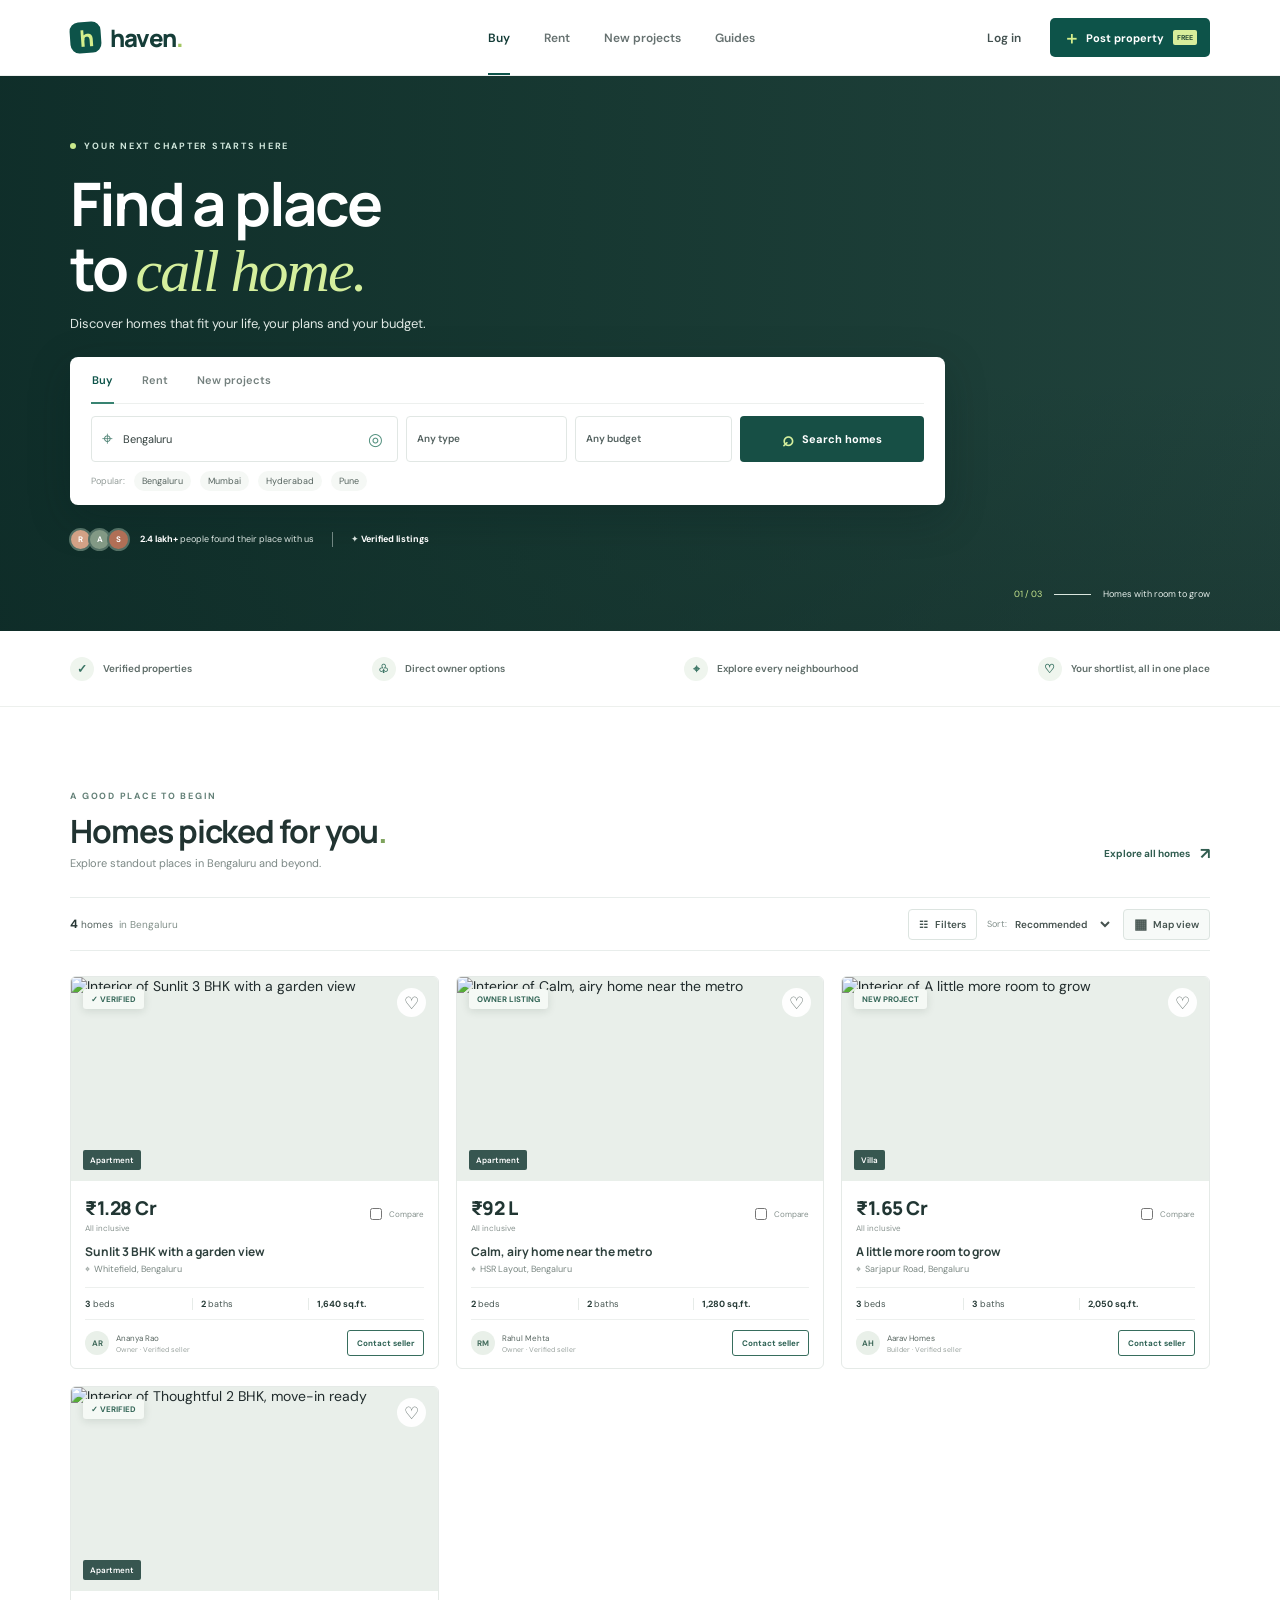
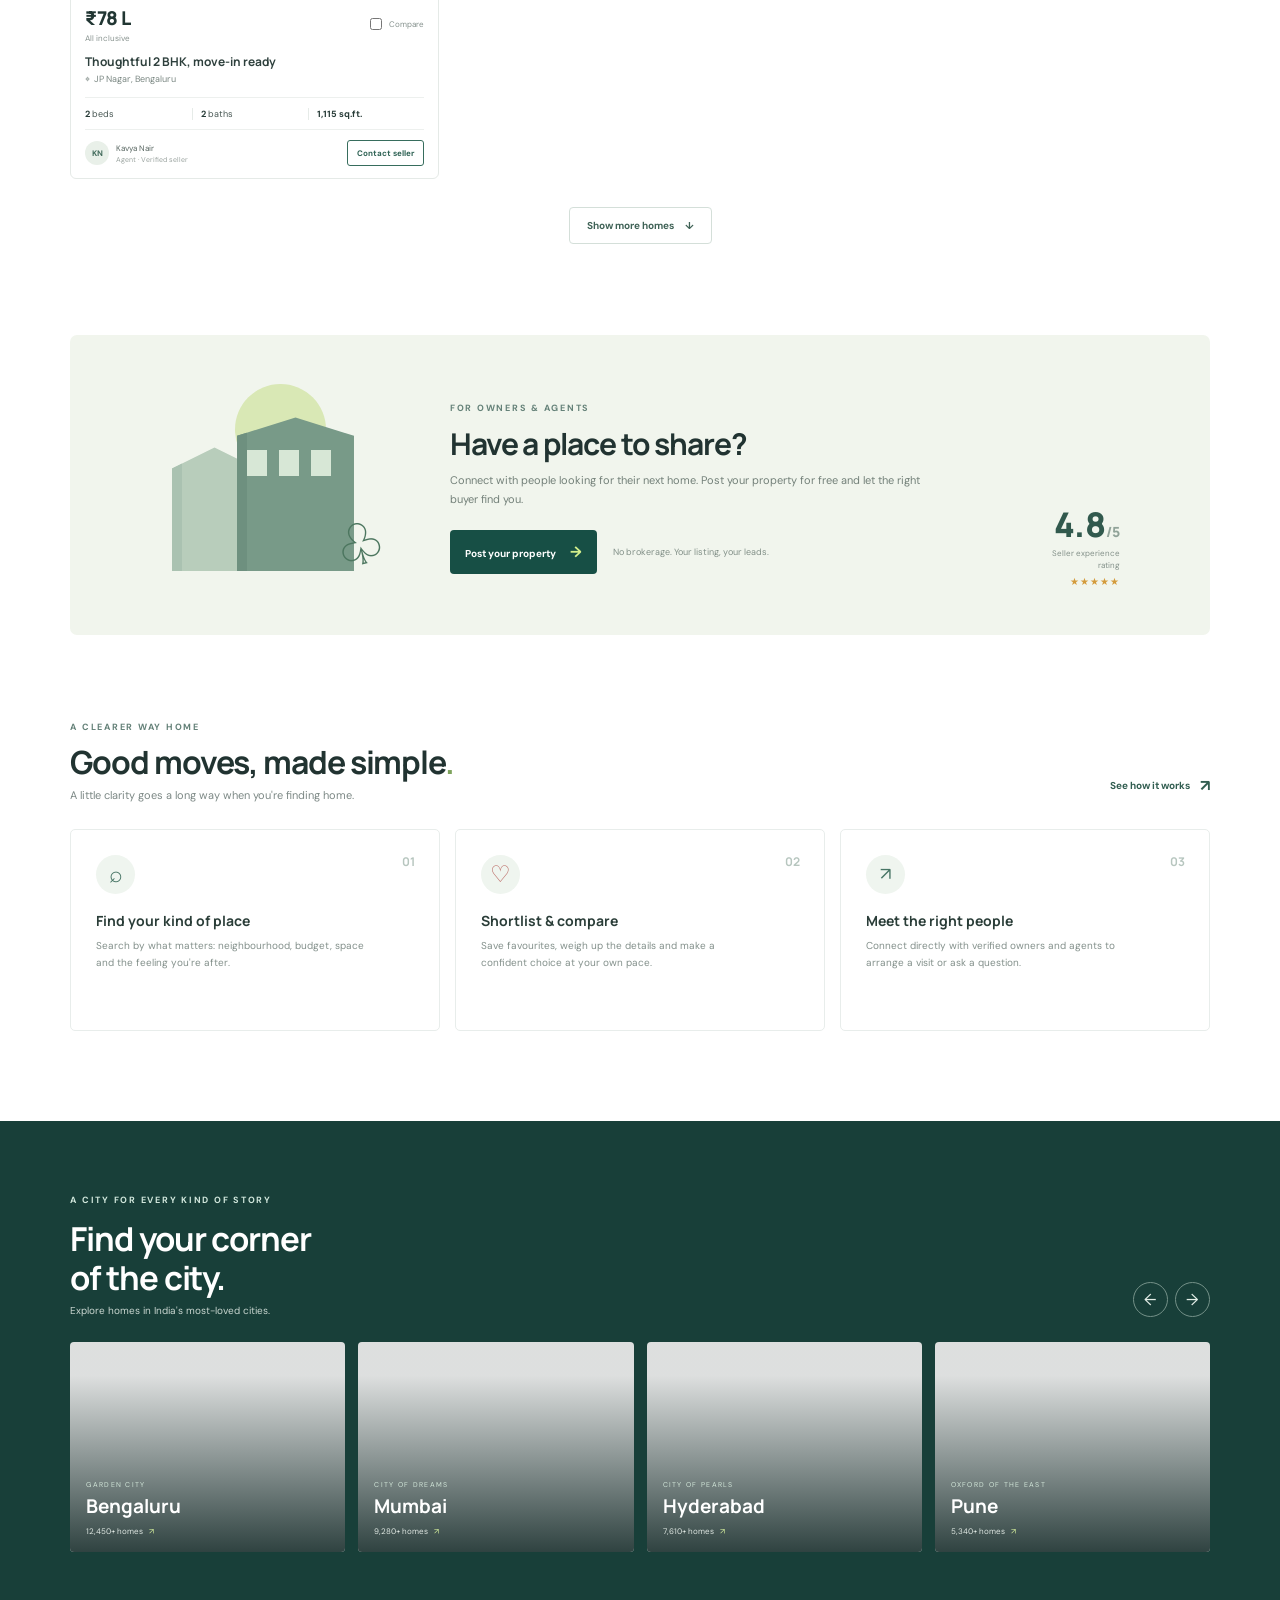
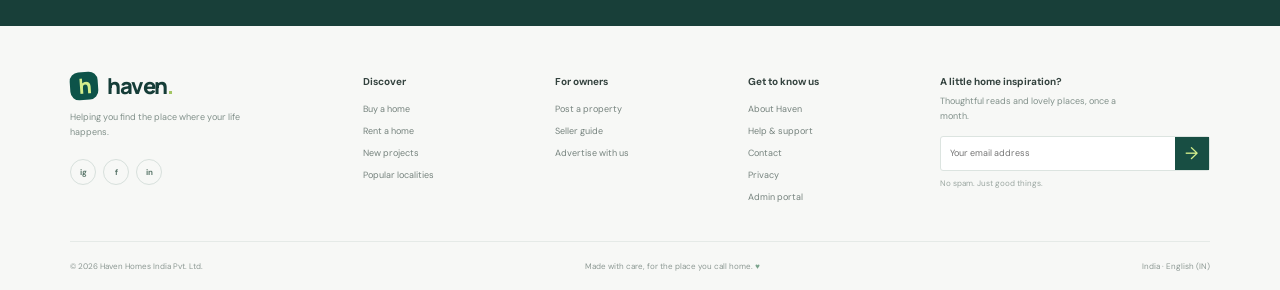
==== commit 6b2207d3: "Add files via upload" ====
--- a/index.html
+++ b/index.html
@@ -1,66 +1,72 @@
 <!doctype html>
 <html lang="en">
 <head>
-  <meta charset="UTF-8" />
+  <meta charset="utf-8" />
   <meta name="viewport" content="width=device-width, initial-scale=1" />
-  <meta name="theme-color" content="#70263a" />
-  <meta name="description" content="Thoughtful stitching and alterations, picked up and delivered at your doorstep. Book your neighbourhood tailor with SilaiNow." />
-  <meta property="og:type" content="website" />
-  <meta property="og:title" content="SilaiNow — Tailoring, at your doorstep" />
-  <meta property="og:description" content="Skilled home tailors, doorstep pickup and delivery, and a fit that feels just right." />
-  <meta property="og:image" content="https://images.unsplash.com/photo-1590736969955-71cc94901144?auto=format&fit=crop&w=1200&q=85" />
-  <title>SilaiNow — Stitching and alterations at your doorstep</title>
+  <meta name="theme-color" content="#f7f7f5" />
+  <meta name="description" content="Find a home that feels like yours. Explore verified homes for sale and rent across India." />
+  <title>Haven — Find a place to call home</title>
   <link rel="preconnect" href="https://fonts.googleapis.com" />
   <link rel="preconnect" href="https://fonts.gstatic.com" crossorigin />
-  <link href="https://fonts.googleapis.com/css2?family=DM+Sans:wght@400;500;600;700&family=Noto+Sans+Devanagari:wght@400;500;600;700&family=Playfair+Display:wght@500;600;700&display=swap" rel="stylesheet" />
+  <link href="https://fonts.googleapis.com/css2?family=DM+Sans:wght@400;500;600;700&family=Manrope:wght@400;500;600;700;800&display=swap" rel="stylesheet" />
   <link rel="stylesheet" href="style.css" />
 </head>
 <body>
-  <header class="site-header">
-    <a class="brand" href="#home" aria-label="SilaiNow home"><span class="brand-mark">✂</span><span>Silai<span>Now</span><small>YOUR NEIGHBOURHOOD TAILOR</small></span></a>
-    <button class="menu-toggle" aria-label="Open navigation" aria-expanded="false">☰</button>
+  <header class="topbar">
+    <a class="logo" href="#top" aria-label="Haven home"><span class="logo-symbol">h</span><span>haven<span class="logo-dot">.</span></span></a>
     <nav class="main-nav" aria-label="Main navigation">
-      <a href="#how" data-en="How it works" data-hi="कैसे काम करता है">How it works</a><a href="#services" data-en="Services & prices" data-hi="सेवाएँ और कीमतें">Services & prices</a><a href="#why" data-en="Why SilaiNow" data-hi="सिलाईनाउ क्यों">Why SilaiNow</a><a href="#contact" data-en="Contact" data-hi="संपर्क">Contact</a>
-      <button class="language-toggle" type="button" aria-label="Switch language">हिंदी</button>
+      <a class="active" href="#homes">Buy</a><a href="#homes" data-mode="Rent">Rent</a><a href="#homes" data-mode="New Projects">New projects</a><a href="#how">Guides</a>
     </nav>
+    <div class="header-actions"><button class="text-button" id="loginBtn">Log in</button><button class="post-button" id="postBtn"><span>＋</span> Post property <small>FREE</small></button><button class="mobile-menu" aria-label="Open menu">☰</button></div>
   </header>
-  <main>
-    <section class="hero" id="home">
-      <div class="hero-copy"><span class="eyebrow" data-en="GOOD FIT. GOOD HANDS. RIGHT AT HOME." data-hi="बेहतरीन फिट। कुशल हाथ। आपके घर तक।">GOOD FIT. GOOD HANDS. RIGHT AT HOME.</span>
-        <h1 data-en="Stitching and alteration at your doorstep" data-hi="सिलाई और अल्टरेशन, आपके दरवाज़े पर">Stitching and alteration at your doorstep</h1>
-        <p data-en="Your trusted neighbourhood tailor, made even closer. We pick up your fabric, stitch it with care and bring it back to your door." data-hi="आपका भरोसेमंद मोहल्ले का दर्ज़ी, अब और करीब। हम कपड़ा लेते हैं, प्यार से सिलते हैं और आपके दरवाज़े तक पहुँचाते हैं।">Your trusted neighbourhood tailor, made even closer. We pick up your fabric, stitch it with care and bring it back to your door.</p>
-        <div class="hero-actions"><a class="button button-primary" href="#contact" data-en="Book Pickup" data-hi="पिकअप बुक करें">Book Pickup <span>→</span></a><a class="button button-outline whatsapp-link" href="#contact"><span class="wa-mini">◉</span><span data-en="WhatsApp Us" data-hi="व्हाट्सऐप करें">WhatsApp Us</span></a></div>
-        <div class="hero-note"><span class="check">✓</span><span data-en="Doorstep pickup · Careful stitching · Easy delivery" data-hi="घर से पिकअप · बारीक सिलाई · आसान डिलीवरी">Doorstep pickup · Careful stitching · Easy delivery</span></div>
+
+  <main id="top">
+    <section class="hero">
+      <div class="hero-shade"></div>
+      <div class="hero-content">
+        <span class="eyebrow light"><span class="eyebrow-dot"></span> YOUR NEXT CHAPTER STARTS HERE</span>
+        <h1>Find a place<br />to <em>call home.</em></h1>
+        <p>Discover homes that fit your life, your plans and your budget.</p>
+        <div class="search-panel">
+          <div class="search-tabs" role="tablist" aria-label="Property purpose"><button class="selected" data-purpose="Buy">Buy</button><button data-purpose="Rent">Rent</button><button data-purpose="New Projects">New projects</button></div>
+          <form class="search-form" id="searchForm">
+            <label class="location-field"><span class="field-icon">⌖</span><span class="sr-only">City or locality</span><input id="locationInput" type="search" placeholder="City, neighbourhood, project" value="Bengaluru" autocomplete="off" /><button type="button" class="detect-location" title="Use current location">◎</button></label>
+            <label class="select-field"><span class="sr-only">Property type</span><select id="typeFilter"><option value="Any type">Any type</option><option>Apartment</option><option>Independent house</option><option>Villa</option><option>Plot</option></select></label>
+            <label class="select-field budget-field"><span class="sr-only">Budget</span><select id="budgetFilter"><option value="Any budget">Any budget</option><option value="under-1">Under ₹1 Cr</option><option value="1-2">₹1–2 Cr</option><option value="2-plus">₹2 Cr+</option></select></label>
+            <button type="submit" class="search-button"><span>⌕</span> Search homes</button>
+          </form>
+          <div class="quick-locations"><span>Popular:</span><button data-location="Bengaluru">Bengaluru</button><button data-location="Mumbai">Mumbai</button><button data-location="Hyderabad">Hyderabad</button><button data-location="Pune">Pune</button></div>
+        </div>
+        <div class="hero-proof"><span class="proof-avatars"><i>R</i><i>A</i><i>S</i></span><span><b>2.4 lakh+</b> people found their place with us</span><span class="proof-divider"></span><span>✦ <b>Verified listings</b></span></div>
       </div>
-      <div class="hero-art"><img src="https://images.unsplash.com/photo-1590736969955-71cc94901144?auto=format&fit=crop&w=1000&q=85" alt="A tailor carefully stitching fabric" /><div class="image-chip"><span>✦</span><div><b data-en="Made with care" data-hi="प्यार से तैयार">Made with care</b><small data-en="By skilled local tailors" data-hi="कुशल स्थानीय दर्ज़ियों द्वारा">By skilled local tailors</small></div></div><div class="round-stamp">LOCAL<br/>CRAFT<br/>✿</div></div>
-    </section>
-    <div class="trust-strip"><span>✦ <span data-en="Skilled home tailors" data-hi="कुशल होम टेलर">Skilled home tailors</span></span><i></i><span>⌂ <span data-en="Doorstep convenience" data-hi="घर तक सुविधा">Doorstep convenience</span></span><i></i><span>♡ <span data-en="Care in every stitch" data-hi="हर टाँके में देखभाल">Care in every stitch</span></span></div>
-
-    <section class="section how-section" id="how"><div class="section-heading"><span class="eyebrow" data-en="A SIMPLE LITTLE ROUTINE" data-hi="बस एक आसान प्रक्रिया">A SIMPLE LITTLE ROUTINE</span><h2 data-en="From your home to a lovely fit—in 4 steps." data-hi="आपके घर से बेहतरीन फिट तक—बस 4 कदम।">From your home to a lovely fit—in 4 steps.</h2><p data-en="A familiar tailor, with a little more convenience." data-hi="आपका जाना-पहचाना दर्ज़ी, अब और भी सुविधाजनक।">A familiar tailor, with a little more convenience.</p></div>
-      <div class="steps"><article class="step"><span class="step-icon">▣</span><small>01</small><h3 data-en="Book" data-hi="बुक करें">Book</h3><p data-en="Choose a service and a pickup time that works for you." data-hi="सेवा और अपनी सुविधानुसार पिकअप का समय चुनें।">Choose a service and a pickup time that works for you.</p></article><article class="step"><span class="step-icon">⌂</span><small>02</small><h3 data-en="We pick up your fabric" data-hi="हम कपड़ा ले जाते हैं">We pick up your fabric</h3><p data-en="A verified rider collects it safely from your doorstep." data-hi="हमारा सत्यापित राइडर आपके घर से सुरक्षित रूप से कपड़ा ले जाता है।">A verified rider collects it safely from your doorstep.</p></article><article class="step"><span class="step-icon">✂</span><small>03</small><h3 data-en="Skilled tailor stitches" data-hi="कुशल दर्ज़ी सिलाई करता है">Skilled tailor stitches</h3><p data-en="Your piece is stitched or altered with a careful hand." data-hi="आपके कपड़े की सिलाई या अल्टरेशन पूरी सावधानी से होती है।">Your piece is stitched or altered with a careful hand.</p></article><article class="step"><span class="step-icon">♧</span><small>04</small><h3 data-en="Delivered to your door" data-hi="आपके दरवाज़े पर डिलीवरी">Delivered to your door</h3><p data-en="Freshly finished and ready to wear, right on time." data-hi="समय पर, पहनने के लिए तैयार कपड़ा आपके घर पहुँचता है।">Freshly finished and ready to wear, right on time.</p></article></div>
+      <div class="hero-caption"><span>01 / 03</span><span class="caption-rule"></span><span>Homes with room to grow</span></div>
     </section>
 
-    <section class="section services-section" id="services"><div class="section-heading"><span class="eyebrow" data-en="GOOD WORK. CLEAR PRICES." data-hi="अच्छा काम। साफ़ कीमतें।">GOOD WORK. CLEAR PRICES.</span><h2 data-en="A little refresh for your favourites." data-hi="आपके पसंदीदा कपड़ों के लिए नया अंदाज़।">A little refresh for your favourites.</h2><p data-en="Starting prices shown. Final quote confirmed before we begin." data-hi="शुरुआती कीमतें दी गई हैं। काम शुरू होने से पहले अंतिम कीमत बताई जाएगी।">Starting prices shown. Final quote confirmed before we begin.</p></div>
-      <div class="price-wrap"><table><thead><tr><th data-en="SERVICE" data-hi="सेवा">SERVICE</th><th data-en="STARTING AT" data-hi="शुरुआती कीमत">STARTING AT</th><th data-en="TURNAROUND" data-hi="समय">TURNAROUND</th></tr></thead><tbody>
-        <tr><td data-en="Hemming" data-hi="किनारी की सिलाई">Hemming</td><td>₹99</td><td data-en="4–24 hours" data-hi="4–24 घंटे">4–24 hours</td></tr><tr><td data-en="Taking in / letting out" data-hi="कपड़ा घटाना / बढ़ाना">Taking in / letting out</td><td>₹149</td><td data-en="4–24 hours" data-hi="4–24 घंटे">4–24 hours</td></tr><tr><td data-en="Zip change" data-hi="ज़िप बदलना">Zip change</td><td>₹199</td><td data-en="4–24 hours" data-hi="4–24 घंटे">4–24 hours</td></tr><tr><td data-en="Blouse stitching" data-hi="ब्लाउज़ सिलाई">Blouse stitching</td><td>₹699</td><td data-en="2–3 days" data-hi="2–3 दिन">2–3 days</td></tr><tr><td data-en="Kurti stitching" data-hi="कुर्ती सिलाई">Kurti stitching</td><td>₹599</td><td data-en="2–3 days" data-hi="2–3 दिन">2–3 days</td></tr><tr><td data-en="Pant stitching / alteration" data-hi="पैंट सिलाई / अल्टरेशन">Pant stitching / alteration</td><td>₹399</td><td data-en="4–24 hours*" data-hi="4–24 घंटे*">4–24 hours*</td></tr><tr><td data-en="Salwar suit" data-hi="सलवार सूट">Salwar suit</td><td>₹1,299</td><td data-en="3–5 days" data-hi="3–5 दिन">3–5 days</td></tr><tr><td data-en="3-piece suit" data-hi="3-पीस सूट">3-piece suit</td><td>₹2,499</td><td data-en="3–5 days" data-hi="3–5 दिन">3–5 days</td></tr><tr><td data-en="Coat / blazer" data-hi="कोट / ब्लेज़र">Coat / blazer</td><td>₹2,999</td><td data-en="3–5 days" data-hi="3–5 दिन">3–5 days</td></tr><tr><td data-en="Sherwani" data-hi="शेरवानी">Sherwani</td><td>₹3,499</td><td data-en="3–5 days" data-hi="3–5 दिन">3–5 days</td></tr>
-      </tbody></table></div><p class="price-footnote" data-en="*Alterations are usually ready within 4–24 hours. Timing depends on the garment and your location." data-hi="*अल्टरेशन आमतौर पर 4–24 घंटे में तैयार होते हैं। समय कपड़े और आपके क्षेत्र पर निर्भर करता है।">*Alterations are usually ready within 4–24 hours. Timing depends on the garment and your location.</p>
+    <section class="trust-row" aria-label="Haven benefits"><span><b class="trust-icon">✓</b> Verified properties</span><span><b class="trust-icon">♧</b> Direct owner options</span><span><b class="trust-icon">⌖</b> Explore every neighbourhood</span><span><b class="trust-icon">♡</b> Your shortlist, all in one place</span></section>
+
+    <section class="section listings-section" id="homes">
+      <div class="section-top"><div><span class="eyebrow">A GOOD PLACE TO BEGIN</span><h2>Homes picked for you<span class="title-period">.</span></h2><p class="section-intro">Explore standout places in Bengaluru and beyond.</p></div><a class="view-all" href="#homes">Explore all homes <span>↗</span></a></div>
+      <div class="listing-toolbar"><div class="result-count"><b id="resultCount">6</b> homes <span>in Bengaluru</span></div><div class="toolbar-actions"><button class="filter-button" id="filterButton">☷ <span>Filters</span><b class="filter-count" hidden>0</b></button><label class="sort-control"><span>Sort:</span><select id="sortSelect"><option value="recommended">Recommended</option><option value="price-low">Price: low to high</option><option value="price-high">Price: high to low</option></select></label><button class="view-toggle" id="viewToggle" aria-label="Switch to map view"><span class="grid-symbol">▦</span><span>Map view</span></button></div></div>
+      <div class="active-filters" id="activeFilters"></div>
+      <div class="listing-layout"><div class="property-grid" id="propertyGrid" aria-live="polite"></div><div class="map-panel" id="mapPanel" hidden><div class="map-label">BENGALURU · PROPERTY MAP</div><div class="map-road road-one"></div><div class="map-road road-two"></div><div class="map-park">CUBBON<br />PARK</div><div class="map-water"></div><button class="map-pin pin-one" data-home="1">₹ 1.28 Cr</button><button class="map-pin pin-two" data-home="2">₹ 92 L</button><button class="map-pin pin-three" data-home="3">₹ 1.65 Cr</button><button class="map-pin pin-four" data-home="4">₹ 78 L</button><div class="map-credit">Map preview · Bengaluru</div></div></div>
+      <div class="empty-state" id="emptyState" hidden><span>⌕</span><h3>No homes match those filters</h3><p>Try changing the location or widening your budget.</p><button class="button-secondary" id="clearFilters">Clear filters</button></div>
+      <div class="load-more-wrap"><button class="load-more" id="loadMore">Show more homes <span>↓</span></button></div>
     </section>
 
-    <section class="why-section" id="why"><div class="why-photo"><img src="https://images.unsplash.com/photo-1598033129183-c4f50c736f10?auto=format&fit=crop&w=1000&q=85" alt="Finished garments made with care" /></div><div class="why-copy"><span class="eyebrow" data-en="THE SILAINOW PROMISE" data-hi="सिलाईनाउ का वादा">THE SILAINOW PROMISE</span><h2 data-en="A little more care, in every way." data-hi="हर कदम पर थोड़ी और देखभाल।">A little more care, in every way.</h2><div class="promise"><b>✦</b><div><h3 data-en="Skilled home tailors" data-hi="कुशल होम टेलर">Skilled home tailors</h3><p data-en="Experienced neighbourhood karigars who understand fit and finish." data-hi="फिट और फिनिश समझने वाले अनुभवी स्थानीय कारीगर।">Experienced neighbourhood karigars who understand fit and finish.</p></div></div><div class="promise"><b>✓</b><div><h3 data-en="Verified riders" data-hi="सत्यापित राइडर">Verified riders</h3><p data-en="Trained pickup and delivery partners for a smooth handover." data-hi="सुरक्षित और आसान पिकअप-डिलीवरी के लिए प्रशिक्षित साथी।">Trained pickup and delivery partners for a smooth handover.</p></div></div><div class="promise"><b>♡</b><div><h3 data-en="Free fix within 48 hours" data-hi="48 घंटे में मुफ़्त सुधार">Free fix within 48 hours</h3><p data-en="Need a small adjustment? Tell us within 48 hours of delivery." data-hi="छोटा सुधार चाहिए? डिलीवरी के 48 घंटे के भीतर हमें बताएँ।">Need a small adjustment? Tell us within 48 hours of delivery.</p></div></div><div class="promise"><b>⌂</b><div><h3 data-en="Safe fabric handling" data-hi="कपड़े की सुरक्षित देखभाल">Safe fabric handling</h3><p data-en="Your garment is tagged and handled with care at every step." data-hi="आपके कपड़े को हर कदम पर टैग करके सावधानी से रखा जाता है।">Your garment is tagged and handled with care at every step.</p></div></div></div></section>
+    <section class="seller-banner"><div class="seller-graphic"><div class="sun"></div><div class="building building-back"></div><div class="building building-front"><span></span><span></span><span></span></div><div class="plant">♧</div></div><div class="seller-copy"><span class="eyebrow">FOR OWNERS & AGENTS</span><h2>Have a place to share?</h2><p>Connect with people looking for their next home. Post your property for free and let the right buyer find you.</p><div class="seller-actions"><button class="button-dark" id="postBannerBtn">Post your property <span>→</span></button><span class="seller-note">No brokerage. Your listing, your leads.</span></div></div><div class="seller-stat"><b>4.8<span>/5</span></b><small>Seller experience<br />rating</small><span class="stat-stars">★★★★★</span></div></section>
 
-    <section class="section gallery-section" id="gallery"><div class="section-heading"><span class="eyebrow" data-en="MADE TO FIT YOU" data-hi="आपके लिए खास">MADE TO FIT YOU</span><h2 data-en="A few things we make better." data-hi="कुछ चीज़ें जिन्हें हम और बेहतर बनाते हैं।">A few things we make better.</h2></div><div class="gallery"><figure><img src="https://images.unsplash.com/photo-1591047139829-d91aecb6caea?auto=format&fit=crop&w=700&q=80" alt="Tailored clothing on a hanger" loading="lazy"><figcaption data-en="Everyday favourites" data-hi="रोज़मर्रा के पसंदीदा">Everyday favourites</figcaption></figure><figure><img src="https://images.unsplash.com/photo-1598033129183-c4f50c736f10?auto=format&fit=crop&w=700&q=80" alt="Carefully finished traditional wear" loading="lazy"><figcaption data-en="Traditional wear" data-hi="पारंपरिक परिधान">Traditional wear</figcaption></figure><figure><img src="https://images.unsplash.com/photo-1590736969955-71cc94901144?auto=format&fit=crop&w=700&q=80" alt="Sewing machine at work" loading="lazy"><figcaption data-en="Thoughtful alterations" data-hi="बारीक अल्टरेशन">Thoughtful alterations</figcaption></figure><figure><img src="https://images.unsplash.com/photo-1591369822096-ffd140ec948f?auto=format&fit=crop&w=700&q=80" alt="Elegant clothing ready to wear" loading="lazy"><figcaption data-en="Occasion ready" data-hi="खास मौकों के लिए">Occasion ready</figcaption></figure></div></section>
+    <section class="section how-section" id="how"><div class="section-top"><div><span class="eyebrow">A CLEARER WAY HOME</span><h2>Good moves, made simple<span class="title-period">.</span></h2><p class="section-intro">A little clarity goes a long way when you're finding home.</p></div><a class="view-all" href="#how">See how it works <span>↗</span></a></div><div class="how-grid"><article><span class="how-number">01</span><div class="how-icon search-icon">⌕</div><h3>Find your kind of place</h3><p>Search by what matters: neighbourhood, budget, space and the feeling you're after.</p></article><article><span class="how-number">02</span><div class="how-icon heart-icon">♡</div><h3>Shortlist & compare</h3><p>Save favourites, weigh up the details and make a confident choice at your own pace.</p></article><article><span class="how-number">03</span><div class="how-icon chat-icon">↗</div><h3>Meet the right people</h3><p>Connect directly with verified owners and agents to arrange a visit or ask a question.</p></article></div></section>
 
-    <section class="reviews-section"><div class="section-heading"><span class="eyebrow" data-en="KIND WORDS FROM YOUR NEIGHBOURS" data-hi="आपके पड़ोसियों के प्यारे अनुभव">KIND WORDS FROM YOUR NEIGHBOURS</span><h2 data-en="Good work travels by word of mouth." data-hi="अच्छे काम की बात दूर तक जाती है।">Good work travels by word of mouth.</h2></div><div class="review-grid"><article><div class="stars">★★★★★</div><p data-en="“My old kurta fits like it was made for me. Pickup and delivery were so easy.”" data-hi="“मेरी पुरानी कुर्ती अब बिल्कुल नई जैसी फिट आती है। पिकअप और डिलीवरी बहुत आसान थे।”">“My old kurta fits like it was made for me. Pickup and delivery were so easy.”</p><b>Meera S.</b><small>Indiranagar, Bengaluru</small></article><article><div class="stars">★★★★★</div><p data-en="“Finally, a tailor who gets the fit right. Lovely work and right on time.”" data-hi="“आख़िरकार ऐसा दर्ज़ी जिसे फिट की सही समझ है। काम सुंदर और समय पर।”">“Finally, a tailor who gets the fit right. Lovely work and right on time.”</p><b>Rohan K.</b><small>Koramangala, Bengaluru</small></article><article><div class="stars">★★★★★</div><p data-en="“They altered my daughter's lehenga beautifully, just in time for the wedding!”" data-hi="“बेटी का लहंगा बहुत सुंदर अल्टर किया, शादी के लिए बिल्कुल समय पर!”">“They altered my daughter's lehenga beautifully, just in time for the wedding!”</p><b>Anjali P.</b><small>HSR Layout, Bengaluru</small></article></div></section>
+    <section class="city-section"><div class="city-heading"><div><span class="eyebrow light">A CITY FOR EVERY KIND OF STORY</span><h2>Find your corner<br />of the city.</h2><p>Explore homes in India's most-loved cities.</p></div><div class="city-arrows"><button aria-label="Previous cities">←</button><button aria-label="Next cities">→</button></div></div><div class="city-grid"><button class="city-card city-bengaluru" data-city="Bengaluru"><span class="city-small">GARDEN CITY</span><b>Bengaluru</b><span class="city-homes">12,450+ homes <i>↗</i></span></button><button class="city-card city-mumbai" data-city="Mumbai"><span class="city-small">CITY OF DREAMS</span><b>Mumbai</b><span class="city-homes">9,280+ homes <i>↗</i></span></button><button class="city-card city-hyderabad" data-city="Hyderabad"><span class="city-small">CITY OF PEARLS</span><b>Hyderabad</b><span class="city-homes">7,610+ homes <i>↗</i></span></button><button class="city-card city-pune" data-city="Pune"><span class="city-small">OXFORD OF THE EAST</span><b>Pune</b><span class="city-homes">5,340+ homes <i>↗</i></span></button></div></section>
+  </main>
 
-    <section class="section faq-section" id="faq"><div class="section-heading"><span class="eyebrow" data-en="A FEW HELPFUL ANSWERS" data-hi="आपके कुछ सवालों के जवाब">A FEW HELPFUL ANSWERS</span><h2 data-en="Good to know." data-hi="जानना अच्छा रहेगा।">Good to know.</h2></div><div class="faq-list"><details><summary data-en="How do I know the final price?" data-hi="अंतिम कीमत कैसे पता चलेगी?">How do I know the final price?</summary><p data-en="The prices listed are starting prices. We confirm the exact quote with you before any work begins." data-hi="दी गई कीमतें शुरुआती हैं। काम शुरू करने से पहले हम आपसे अंतिम कीमत की पुष्टि करते हैं।">The prices listed are starting prices. We confirm the exact quote with you before any work begins.</p></details><details><summary data-en="How long will delivery take?" data-hi="डिलीवरी में कितना समय लगेगा?">How long will delivery take?</summary><p data-en="Alterations usually take 4–24 hours, blouse and kurti stitching 2–3 days, and suits and coats 3–5 days. We’ll confirm the timing when you book." data-hi="अल्टरेशन में आमतौर पर 4–24 घंटे, ब्लाउज़ और कुर्ती में 2–3 दिन, और सूट व कोट में 3–5 दिन लगते हैं। बुकिंग के समय हम समय की पुष्टि करेंगे।">Alterations usually take 4–24 hours, blouse and kurti stitching 2–3 days, and suits and coats 3–5 days. We’ll confirm the timing when you book.</p></details><details><summary data-en="How do you take measurements?" data-hi="नाप कैसे लिया जाता है?">How do you take measurements?</summary><p data-en="Share your reference garment or measurement notes at pickup. We’ll call you if the tailor needs any details." data-hi="पिकअप के समय अपना फिटिंग वाला कपड़ा या नाप साझा करें। दर्ज़ी को कोई जानकारी चाहिए तो हम आपको कॉल करेंगे।">Share your reference garment or measurement notes at pickup. We’ll call you if the tailor needs any details.</p></details><details><summary data-en="How do you keep my fabric safe?" data-hi="मेरा कपड़ा सुरक्षित कैसे रहेगा?">How do you keep my fabric safe?</summary><p data-en="Each pickup is tagged and handed over directly to the tailor. Your fabric stays carefully tracked through delivery." data-hi="हर पिकअप को टैग करके सीधे दर्ज़ी तक पहुँचाया जाता है। डिलीवरी तक आपके कपड़े का ध्यान रखा जाता है।">Each pickup is tagged and handed over directly to the tailor. Your fabric stays carefully tracked through delivery.</p></details><details><summary data-en="What if I need a refund or a fix?" data-hi="अगर रिफंड या सुधार चाहिए तो?">What if I need a refund or a fix?</summary><p data-en="If the fit needs a small correction, request a free fix within 48 hours. For cancellations or refunds, contact our team and we’ll help based on the order status." data-hi="फिट में छोटा सुधार चाहिए तो 48 घंटे में मुफ़्त सुधार माँगें। रद्दीकरण या रिफंड के लिए हमारी टीम से संपर्क करें; हम ऑर्डर की स्थिति के अनुसार मदद करेंगे।">If the fit needs a small correction, request a free fix within 48 hours. For cancellations or refunds, contact our team and we’ll help based on the order status.</p></details></div></section>
+  <footer class="footer"><div class="footer-main"><div class="footer-about"><a class="logo footer-logo" href="#top"><span class="logo-symbol">h</span><span>haven<span class="logo-dot">.</span></span></a><p>Helping you find the place where your life happens.</p><div class="socials"><a href="#" aria-label="Instagram">ig</a><a href="#" aria-label="Facebook">f</a><a href="#" aria-label="LinkedIn">in</a></div></div><div class="footer-col"><b>Discover</b><a href="#homes">Buy a home</a><a href="#homes" data-mode="Rent">Rent a home</a><a href="#homes">New projects</a><a href="#homes">Popular localities</a></div><div class="footer-col"><b>For owners</b><a href="#" class="post-link">Post a property</a><a href="#how">Seller guide</a><a href="#how">Advertise with us</a></div><div class="footer-col"><b>Get to know us</b><a href="#how">About Haven</a><a href="#how">Help & support</a><a href="#how">Contact</a><a href="#how">Privacy</a><a href="admin.html">Admin portal</a></div><div class="footer-news"><b>A little home inspiration?</b><p>Thoughtful reads and lovely places, once a month.</p><form id="newsletter"><input type="email" placeholder="Your email address" aria-label="Your email address" required /><button aria-label="Subscribe">→</button></form><small id="newsletterMessage">No spam. Just good things.</small></div></div><div class="footer-bottom"><span>© 2026 Haven Homes India Pvt. Ltd.</span><span>Made with care, for the place you call home. <b>♥</b></span><span>India · English (IN)</span></div></footer>
 
-    <section class="contact-section" id="contact"><div class="contact-copy"><span class="eyebrow" data-en="LET’S GET THAT FIT JUST RIGHT" data-hi="आइए, फिट को एकदम सही बनाएँ">LET’S GET THAT FIT JUST RIGHT</span><h2 data-en="Book a doorstep pickup." data-hi="घर से पिकअप बुक करें।">Book a doorstep pickup.</h2><p data-en="Share a few details and we’ll open WhatsApp with your booking ready to send." data-hi="कुछ जानकारी भरें और आपका बुकिंग संदेश व्हाट्सऐप पर भेजने के लिए तैयार होगा।">Share a few details and we’ll open WhatsApp with your booking ready to send.</p><div class="contact-info"><div><span>☎</span><p><small data-en="CALL US" data-hi="कॉल करें">CALL US</small><b data-en="Add business phone" data-hi="व्यवसाय का फ़ोन जोड़ें">Add business phone</b></p></div><div><span>✉</span><p><small>EMAIL</small><a href="mailto:hello@silainow.in">hello@silainow.in</a></p></div><div><span>⌖</span><p><small data-en="SERVICE AREA" data-hi="सेवा क्षेत्र">SERVICE AREA</small><b data-en="Bengaluru (placeholder area)" data-hi="बेंगलुरु (उदाहरण क्षेत्र)">Bengaluru (placeholder area)</b></p></div><div><span>◷</span><p><small data-en="WORKING HOURS" data-hi="काम का समय">WORKING HOURS</small><b data-en="Mon–Sat, 9:00 am–7:00 pm" data-hi="सोम–शनि, सुबह 9–शाम 7">Mon–Sat, 9:00 am–7:00 pm</b></p></div></div></div>
-      <form class="booking-form"><label><span data-en="Your name" data-hi="आपका नाम">Your name</span><input name="name" required placeholder="e.g. Aanya Sharma" /></label><label><span data-en="Phone number" data-hi="फ़ोन नंबर">Phone number</span><input name="phone" type="tel" required placeholder="+91" /></label><label><span data-en="Pickup address" data-hi="पिकअप का पता">Pickup address</span><textarea name="address" rows="2" required placeholder="House, street, area, city"></textarea></label><label><span data-en="Service" data-hi="सेवा">Service</span><select name="service" required><option value="">Select a service</option><option>Hemming</option><option>Taking in / letting out</option><option>Zip change</option><option>Blouse stitching</option><option>Kurti stitching</option><option>Pant stitching / alteration</option><option>Salwar suit</option><option>3-piece suit</option><option>Coat / blazer</option><option>Sherwani</option></select></label><label><span data-en="Preferred pickup time" data-hi="पसंदीदा पिकअप समय">Preferred pickup time</span><input name="time" type="datetime-local" required /></label><button class="button button-primary form-submit" type="submit"><span data-en="Continue on WhatsApp" data-hi="व्हाट्सऐप पर आगे बढ़ें">Continue on WhatsApp</span><span>→</span></button><small class="form-note" data-en="Your message will open in WhatsApp for you to review and send." data-hi="आपका संदेश व्हाट्सऐप में खुलेगा, जहाँ आप उसे देखकर भेज सकते हैं।">Your message will open in WhatsApp for you to review and send.</small></form>
-    </section>
-  </main>
-  <footer class="site-footer"><div class="footer-top"><a class="brand footer-brand" href="#home"><span class="brand-mark">✂</span><span>Silai<span>Now</span><small data-en="YOUR NEIGHBOURHOOD TAILOR" data-hi="आपका मोहल्ले का दर्ज़ी">YOUR NEIGHBOURHOOD TAILOR</small></span></a><p data-en="Good clothes deserve a better fit. We bring thoughtful tailoring to your door." data-hi="अच्छे कपड़ों को बेहतर फिट मिलना चाहिए। हम आपकी सिलाई आपके दरवाज़े तक लाते हैं।">Good clothes deserve a better fit. We bring thoughtful tailoring to your door.</p><div class="footer-links"><a href="#how" data-en="How it works" data-hi="कैसे काम करता है">How it works</a><a href="#services" data-en="Services & prices" data-hi="सेवाएँ और कीमतें">Services & prices</a><a href="#faq" data-en="FAQs" data-hi="सवाल-जवाब">FAQs</a><a href="#contact" data-en="Book a pickup" data-hi="पिकअप बुक करें">Book a pickup</a></div><div class="social-links"><span data-en="FOLLOW ALONG" data-hi="हमसे जुड़ें">FOLLOW ALONG</span><a href="#contact" aria-label="Instagram">◎</a><a href="#contact" aria-label="Facebook">f</a><a href="#contact" aria-label="YouTube">▶</a></div></div><div class="footer-bottom"><span>© 2026 SilaiNow. <span data-en="Made with care in India." data-hi="भारत में प्यार से बनाया गया।">Made with care in India.</span></span><a href="#home" data-en="Back to top ↑" data-hi="वापस ऊपर ↑">Back to top ↑</a></div></footer>
-  <a class="floating-whatsapp whatsapp-link" href="#contact" aria-label="Chat with SilaiNow on WhatsApp">◉</a>
-  <a class="mobile-call" href="#contact"><span>☎</span><span data-en="Call Now" data-hi="अभी कॉल करें">Call Now</span></a>
-  <script src="script.js" defer></script>
+  <div class="compare-bar" id="compareBar" hidden><div><b id="compareCount">0</b><span>homes selected to compare</span></div><div class="compare-thumbs" id="compareThumbs"></div><button class="compare-action" id="compareAction">Compare homes <span>→</span></button><button class="clear-compare" id="clearCompare" aria-label="Clear comparison">×</button></div>
+  <div class="toast" id="toast" role="status" aria-live="polite"></div>
+
+  <dialog class="modal" id="modal"><button class="modal-close" aria-label="Close dialog">×</button><div class="modal-content" id="modalContent"></div></dialog>
+  <dialog class="filter-modal" id="filterModal"><button class="modal-close" aria-label="Close filters">×</button><span class="eyebrow">NARROW YOUR SEARCH</span><h2>Filters</h2><label>Bedrooms<select id="bedroomFilter"><option value="Any">Any bedrooms</option><option value="1">1 bedroom</option><option value="2">2 bedrooms</option><option value="3">3+ bedrooms</option></select></label><label>Availability<select id="availabilityFilter"><option value="Any">Any availability</option><option>Ready to move</option><option>Under construction</option></select></label><label class="check-line"><input type="checkbox" id="verifiedFilter" /> Verified listings only</label><div class="filter-modal-actions"><button class="button-secondary" id="resetFilterModal">Reset</button><button class="button-dark" id="applyFilters">Show homes</button></div></dialog>
+  <script src="script.js"></script>
 </body>
 </html>
--- a/style.css
+++ b/style.css
@@ -1,4 +1,4 @@
-:root{--maroon:#70263a;--maroon-dark:#51202f;--cream:#fbf7ef;--paper:#fffdf9;--ink:#392e2a;--muted:#82756b;--line:#e8dfd3;--rose:#eadbd4;--gold:#bd9567;--sans:'DM Sans',sans-serif;--serif:'Playfair Display',Georgia,serif}*{box-sizing:border-box}html{scroll-behavior:smooth;scroll-padding-top:82px}body{margin:0;background:var(--paper);color:var(--ink);font-family:var(--sans);font-size:15px;line-height:1.65}a{color:inherit;text-decoration:none}button,input,textarea,select{font:inherit}.site-header{height:78px;position:sticky;top:0;z-index:20;display:flex;align-items:center;justify-content:space-between;padding:0 max(calc((100vw - 1190px)/2),6.3%);background:#fffdf9f2;border-bottom:1px solid #e8dfd399;backdrop-filter:blur(12px)}.brand{display:flex;align-items:center;gap:10px;color:var(--maroon);font:700 23px/1 var(--serif);letter-spacing:-.6px}.brand>span:last-child>span{color:#b77d61}.brand-mark{width:38px;height:38px;display:grid;place-items:center;border-radius:50%;background:var(--maroon);color:#fff;font-size:20px}.brand small{display:block;margin-top:5px;color:#88786d;font:600 8px/1 var(--sans);letter-spacing:1.35px}.main-nav{display:flex;align-items:center;gap:29px}.main-nav>a{font-size:12px;font-weight:600;color:#65564e;transition:color .2s}.main-nav>a:hover,.footer-links a:hover{color:var(--maroon)}.language-toggle{border:1px solid #d8c6ba;border-radius:24px;background:transparent;color:var(--maroon);padding:7px 13px;font-weight:700;font-size:11px;cursor:pointer}.menu-toggle{display:none}.hero{max-width:1240px;margin:auto;padding:65px 6% 70px;display:grid;grid-template-columns:1fr .92fr;align-items:center;gap:7%}.hero-copy{max-width:540px}.eyebrow{display:block;font-size:9px;letter-spacing:1.8px;font-weight:700;color:#a56c59}.hero h1,.section-heading h2,.why-copy h2,.contact-copy h2{font:600 clamp(37px,4.1vw,55px)/1.13 var(--serif);letter-spacing:-1.3px;color:#48332f;margin:18px 0}.hero-copy>p{max-width:480px;color:var(--muted);font-size:15px;line-height:1.85}.hero-actions{display:flex;align-items:center;gap:12px;margin:28px 0 22px}.button{min-height:48px;padding:0 20px;border:1px solid var(--maroon);display:inline-flex;align-items:center;justify-content:center;gap:15px;font-weight:700;font-size:12px;cursor:pointer;transition:transform .2s,background .2s}.button:hover{transform:translateY(-2px)}.button-primary{background:var(--maroon);color:white}.button-primary:hover{background:var(--maroon-dark)}.button-outline{color:var(--maroon);background:transparent}.button-outline:hover{background:#f6eeea}.button-primary>span:last-child{font-size:18px}.wa-mini{color:#548b5b;font-size:16px}.hero-note{display:flex;align-items:center;gap:9px;color:#76685f;font-size:11px}.check{display:grid;place-items:center;border-radius:50%;width:20px;height:20px;background:#e8eee2;color:#577250;font-weight:700}.hero-art{position:relative;padding:0 17px 21px 0}.hero-art:before{content:"";position:absolute;right:0;top:17px;width:60%;height:60%;background:#eee2d4;border-radius:150px 150px 0 0;z-index:-1}.hero-art>img{display:block;width:100%;height:415px;object-fit:cover;border-radius:145px 145px 5px 5px}.image-chip{position:absolute;bottom:4px;left:-35px;display:flex;gap:11px;align-items:center;padding:12px 16px;background:#fffdf9;box-shadow:0 9px 28px #4331241a}.image-chip>span{display:grid;place-items:center;border-radius:50%;background:#f2e7db;width:36px;height:36px;color:#986d53}.image-chip b,.image-chip small{display:block}.image-chip b{font:600 14px var(--serif);color:#493934}.image-chip small{margin-top:3px;color:#897b71;font-size:9px}.round-stamp{position:absolute;right:0;bottom:64px;border:1px solid #f7f1e8;border-radius:50%;width:85px;height:85px;background:var(--maroon);color:#fff5e8;display:grid;place-content:center;text-align:center;font-size:9px;line-height:1.55;letter-spacing:1.6px;transform:rotate(9deg)}.round-stamp:first-line{font-weight:700}.trust-strip{min-height:67px;background:#f4eee5;display:flex;align-items:center;justify-content:center;gap:48px;color:#66564d;font-size:12px;font-weight:600}.trust-strip>span{display:flex;align-items:center;gap:9px}.trust-strip>span:first-letter{color:#9a6b56}.trust-strip i{height:21px;width:1px;background:#d9cec1}.section{padding:88px max(calc((100vw - 1110px)/2),6%)}.section-heading{text-align:center;max-width:660px;margin:0 auto 37px}.section-heading h2,.why-copy h2,.contact-copy h2{font-size:38px;letter-spacing:-.65px;margin:12px 0}.section-heading>p{margin:8px auto 0;color:var(--muted);font-size:13px}.steps{display:grid;grid-template-columns:repeat(4,1fr);gap:16px}.step{position:relative;min-height:205px;padding:25px 22px;background:#fff;border:1px solid var(--line)}.step-icon{width:48px;height:48px;display:grid;place-items:center;border-radius:50%;background:#f4eae1;color:var(--maroon);font-size:22px}.step>small{position:absolute;top:27px;right:21px;color:#c3a48b;font:600 13px var(--serif)}.step h3{margin:21px 0 7px;font:600 18px var(--serif);color:#4d3732}.step p{margin:0;color:#84766c;font-size:11px;line-height:1.7}.services-section{background:var(--cream)}.price-wrap{max-width:900px;margin:auto;overflow:auto;background:#fff;border:1px solid var(--line)}table{width:100%;border-collapse:collapse;text-align:left;min-width:560px}th{padding:16px 22px;background:#f3ebe2;color:#80695b;font-size:9px;letter-spacing:1.3px}td{padding:12px 22px;border-top:1px solid #eee7df;color:#65564d;font-size:12px}td:first-child{font-weight:600;color:#4a3b35}td:nth-child(2){font-weight:700;color:var(--maroon)}td:last-child{color:#817268}.price-footnote{max-width:900px;margin:12px auto 0;color:#938478;font-size:10px}.why-section{display:grid;grid-template-columns:1fr 1fr;align-items:center;gap:9%;padding:78px max(calc((100vw - 1110px)/2),6%)}.why-photo{height:485px;position:relative}.why-photo:before{content:"";position:absolute;inset:16px -16px -16px 16px;background:#efe5d9;z-index:-1}.why-photo img{width:100%;height:100%;object-fit:cover}.why-copy h2{margin:13px 0 27px}.promise{display:flex;align-items:flex-start;gap:13px;padding:13px 0;border-bottom:1px solid var(--line)}.promise>b{flex:none;width:31px;height:31px;border-radius:50%;background:#f4eae1;color:#85513f;display:grid;place-items:center}.promise h3{font:600 15px var(--serif);margin:0 0 3px}.promise p{font-size:10px;color:#817369;margin:0;line-height:1.65}.gallery-section{background:var(--cream)}.gallery{display:grid;grid-template-columns:repeat(4,1fr);gap:14px}.gallery figure{margin:0;position:relative;height:265px;overflow:hidden;background:#e7ddd1}.gallery img{width:100%;height:100%;object-fit:cover;transition:transform .5s}.gallery figure:hover img{transform:scale(1.05)}.gallery figcaption{position:absolute;bottom:0;left:0;right:0;padding:27px 13px 12px;background:linear-gradient(transparent,#281d18b5);color:white;font:600 15px var(--serif)}.reviews-section{padding:83px 6%;background:#fff}.review-grid{max-width:1110px;margin:auto;display:grid;grid-template-columns:repeat(3,1fr);gap:17px}.review-grid article{border:1px solid var(--line);padding:24px;background:#fffdf9}.stars{color:#c08d45;letter-spacing:2px;font-size:12px}.review-grid article p{min-height:76px;color:#6e6057;font:italic 15px/1.65 var(--serif)}.review-grid article>b,.review-grid article>small{display:block}.review-grid article>b{font-size:11px;color:#4b3b35}.review-grid article>small{font-size:9px;color:#96877b;margin-top:2px}.faq-section{padding-top:75px;padding-bottom:83px}.faq-list{max-width:820px;margin:auto;border-top:1px solid var(--line)}.faq-list details{border-bottom:1px solid var(--line);padding:0 4px}.faq-list summary{list-style:none;cursor:pointer;position:relative;padding:18px 35px 18px 4px;font:600 16px var(--serif);color:#4d3933}.faq-list summary::-webkit-details-marker{display:none}.faq-list summary:after{content:'+';position:absolute;right:5px;color:var(--maroon);font:400 23px var(--sans)}.faq-list details[open] summary:after{content:'−'}.faq-list details p{margin:0;padding:0 35px 19px 4px;color:#81736a;font-size:12px;max-width:750px}.contact-section{padding:75px max(calc((100vw - 1110px)/2),6%);background:#f4eee5;display:grid;grid-template-columns:1fr .92fr;gap:9%;align-items:start}.contact-copy h2{font-size:42px}.contact-copy>p{max-width:400px;color:#7c6e64;font-size:13px;line-height:1.75}.contact-info{display:grid;grid-template-columns:1fr 1fr;gap:20px 14px;margin-top:32px}.contact-info>div{display:flex;align-items:flex-start;gap:10px}.contact-info>div>span{width:30px;height:30px;display:grid;place-items:center;border-radius:50%;background:#fffaf4;color:var(--maroon)}.contact-info p{margin:0}.contact-info small,.contact-info a,.contact-info b{display:block}.contact-info small{font-size:8px;color:#9c8474;letter-spacing:1px;font-weight:700;margin-bottom:4px}.contact-info a,.contact-info b{font-size:11px;color:#54443c;font-weight:600}.booking-form{padding:26px;background:#fffdf9;border:1px solid #e8dfd3;box-shadow:0 8px 25px #624d3310;display:grid;grid-template-columns:1fr 1fr;gap:14px}.booking-form label{display:block}.booking-form label>span{display:block;margin-bottom:5px;color:#685950;font-weight:600;font-size:10px}.booking-form input,.booking-form textarea,.booking-form select{width:100%;min-height:41px;border:1px solid #e6ddd2;border-radius:0;background:#fff;padding:9px 10px;color:#53463f;font-size:11px;outline:none}.booking-form textarea{resize:vertical}.booking-form input:focus,.booking-form textarea:focus,.booking-form select:focus{border-color:#ad7d6b}.booking-form label:nth-child(3),.booking-form label:nth-child(5),.form-submit,.form-note{grid-column:1/-1}.booking-form input::placeholder,.booking-form textarea::placeholder{color:#b0a49a}.form-submit{width:100%;margin-top:3px}.form-submit>span:last-child{font-size:18px}.form-note{text-align:center;color:#9a8c81;font-size:9px}.site-footer{padding:38px max(calc((100vw - 1110px)/2),6%) 0;background:#48232c;color:#f7eee6}.footer-top{display:grid;grid-template-columns:1.25fr 1.25fr 1fr .8fr;gap:30px;align-items:start;padding-bottom:31px}.footer-brand{color:#fff7ee}.footer-brand .brand-mark{background:#79414d}.footer-brand>span:last-child>span{color:#dfb397}.footer-brand small{color:#c4a89b}.footer-top>p{max-width:260px;color:#d0bab0;font-size:11px;line-height:1.75;margin:3px 0}.footer-links{display:grid;gap:7px}.footer-links a{color:#e7d4ca;font-size:10px}.social-links{display:flex;align-items:center;gap:10px}.social-links>span{flex-basis:100%;color:#c1a79b;font-size:8px;letter-spacing:1.2px;font-weight:700}.social-links{flex-wrap:wrap}.social-links a{width:27px;height:27px;border:1px solid #89606a;border-radius:50%;display:grid;place-items:center;font-size:12px}.footer-bottom{border-top:1px solid #79535a;padding:13px 0;display:flex;justify-content:space-between;color:#cbb4a9;font-size:9px}.footer-bottom>a{color:#f1dfd4}.floating-whatsapp{position:fixed;right:22px;bottom:23px;z-index:15;width:54px;height:54px;border-radius:50%;display:grid;place-items:center;background:#25a85a;color:white;font-size:27px;box-shadow:0 5px 20px #293b2c42}.mobile-call{display:none}
-@media(max-width:850px){.site-header{padding:0 5%}.main-nav{gap:16px}.main-nav>a{font-size:10px}.hero{padding-inline:5%;gap:5%}.hero-art>img{height:350px}.section{padding:70px 5%}.why-section,.contact-section{padding-inline:5%;gap:6%}.gallery figure{height:220px}.trust-strip{gap:23px}.trust-strip>span{font-size:10px}}
-@media(max-width:620px){html{scroll-padding-top:68px}.site-header{height:66px;padding:0 18px}.brand{font-size:20px}.brand-mark{width:34px;height:34px}.brand small{font-size:7px}.menu-toggle{display:block;border:0;background:none;color:var(--maroon);font-size:22px}.main-nav{display:none;position:absolute;top:65px;left:0;right:0;padding:15px 20px 20px;background:#fffdf9;box-shadow:0 10px 18px #39271c18;flex-direction:column;align-items:stretch;gap:0}.main-nav.open{display:flex}.main-nav>a{padding:12px 3px;border-bottom:1px solid #eee5dc;font-size:13px}.language-toggle{align-self:flex-start;margin-top:13px}.hero{display:flex;flex-direction:column;align-items:stretch;padding:44px 22px 45px;gap:33px}.eyebrow{font-size:8px}.hero h1{font-size:43px;margin:15px 0}.hero-copy>p{font-size:13px;line-height:1.75}.hero-actions{margin:23px 0 18px;gap:9px}.button{min-height:44px;padding:0 14px;font-size:10px;gap:9px}.hero-note{font-size:9px}.hero-art{margin:0 10px 0 18px}.hero-art>img{height:300px;border-radius:120px 120px 3px 3px}.image-chip{left:-20px;padding:9px 12px}.round-stamp{width:67px;height:67px;right:-4px;bottom:57px;font-size:7px}.trust-strip{justify-content:flex-start;overflow:auto;white-space:nowrap;gap:15px;padding:0 17px;min-height:53px}.trust-strip>span{font-size:9px}.trust-strip i{height:16px}.section{padding:58px 19px}.section-heading{margin-bottom:26px}.section-heading h2,.why-copy h2{font-size:30px;line-height:1.2}.section-heading>p{font-size:11px}.steps{grid-template-columns:1fr 1fr;gap:9px}.step{min-height:175px;padding:16px 13px}.step-icon{width:40px;height:40px;font-size:18px}.step>small{top:19px;right:14px;font-size:11px}.step h3{font-size:15px;margin:15px 0 5px}.step p{font-size:9px}.services-section{padding-inline:14px}.price-wrap{margin-inline:-1px}th{padding:13px 12px;font-size:8px}td{padding:11px 12px;font-size:10px}.price-footnote{font-size:9px}.why-section{grid-template-columns:1fr;padding:42px 20px 54px;gap:30px}.why-photo{height:265px;margin-right:12px}.why-copy h2{margin-bottom:18px}.promise{padding:11px 0}.promise h3{font-size:14px}.promise p{font-size:9px}.gallery{grid-template-columns:1fr 1fr;gap:9px}.gallery figure{height:190px}.gallery figcaption{font-size:13px;padding:22px 9px 9px}.reviews-section{padding:57px 19px}.review-grid{grid-template-columns:1fr;gap:9px}.review-grid article{padding:17px}.review-grid article p{min-height:0;margin:9px 0 13px;font-size:14px}.faq-section{padding:54px 20px}.faq-list summary{font-size:14px;padding:16px 31px 16px 2px}.faq-list details p{font-size:10px;padding-bottom:15px}.contact-section{grid-template-columns:1fr;padding:55px 19px;gap:28px}.contact-copy h2{font-size:34px}.contact-copy>p{font-size:11px}.contact-info{gap:16px 9px;margin-top:22px}.contact-info>div{gap:7px}.contact-info>div>span{width:26px;height:26px;font-size:12px}.contact-info a,.contact-info b{font-size:9px}.contact-info small{font-size:7px}.booking-form{padding:17px;gap:11px}.booking-form label>span{font-size:9px}.booking-form input,.booking-form textarea,.booking-form select{min-height:38px;font-size:10px}.form-note{font-size:8px}.site-footer{padding:29px 19px 0}.footer-top{grid-template-columns:1fr 1fr;gap:20px 14px}.footer-top>p{font-size:9px}.footer-links{gap:8px}.footer-links a{font-size:9px}.social-links{gap:7px}.social-links>span{font-size:7px}.footer-bottom{font-size:8px;gap:10px}.floating-whatsapp{right:14px;bottom:73px;width:48px;height:48px;font-size:23px}.mobile-call{position:fixed;z-index:14;bottom:0;left:0;right:0;height:53px;display:flex;align-items:center;justify-content:center;gap:8px;background:var(--maroon);color:#fff;font-size:12px;font-weight:700;box-shadow:0 -3px 16px #43242d24}.mobile-call>span:first-child{font-size:15px}.footer-bottom{padding-bottom:66px}}
-html[lang="hi"] body,html[lang="hi"] h1,html[lang="hi"] h2,html[lang="hi"] h3,html[lang="hi"] .brand{font-family:'Noto Sans Devanagari','DM Sans',sans-serif;letter-spacing:0}
+:root{--ink:#202b2c;--muted:#687474;--green:#0d5349;--deep:#153d38;--lime:#d4ef8c;--line:#e3e8e5;--paper:#f7f8f6;--white:#fff;--sans:'DM Sans',sans-serif;--display:'Manrope',sans-serif}*{box-sizing:border-box}html{scroll-behavior:smooth;scroll-padding-top:82px}body{margin:0;background:#fff;color:var(--ink);font-family:var(--sans);font-size:14px}button,input,select{font:inherit}button,a,select{-webkit-tap-highlight-color:transparent}button{cursor:pointer}a{color:inherit;text-decoration:none}.sr-only{position:absolute;width:1px;height:1px;padding:0;margin:-1px;overflow:hidden;clip:rect(0,0,0,0);white-space:nowrap;border:0}.topbar{height:76px;padding:0 max(calc((100vw - 1230px)/2),5.5%);display:flex;align-items:center;justify-content:space-between;background:#fff;position:sticky;top:0;z-index:20;border-bottom:1px solid #edf0ee}.logo{display:flex;align-items:center;gap:9px;font:800 24px var(--display);letter-spacing:-1.5px;color:var(--deep)}.logo-symbol{display:grid;place-items:center;width:31px;height:31px;border-radius:9px;background:var(--green);color:var(--lime);font:800 23px var(--display);letter-spacing:-2px;transform:rotate(-4deg)}.logo-dot{color:#a3c663}.main-nav{height:100%;display:flex;align-items:center;gap:34px;margin-left:80px}.main-nav a{height:100%;display:flex;align-items:center;color:#667170;font-size:12px;font-weight:600;position:relative}.main-nav a.active,.main-nav a:hover{color:var(--deep)}.main-nav a.active:after{content:"";position:absolute;left:0;right:0;bottom:0;height:2px;background:var(--green)}.header-actions{display:flex;align-items:center;gap:23px}.text-button{border:0;background:none;font-weight:600;color:#42504f;font-size:12px}.post-button{border:0;border-radius:5px;background:var(--green);color:white;padding:12px 13px;font-size:11px;font-weight:700;display:flex;align-items:center;gap:6px}.post-button>span{font-size:17px;line-height:10px;color:var(--lime)}.post-button small{font-size:7px;background:#d8ed9b;color:#254a36;border-radius:2px;padding:3px 4px;margin-left:3px}.mobile-menu{display:none;border:0;background:none;font-size:22px;color:var(--deep)}.hero{height:555px;position:relative;background:#244740 url('https://images.unsplash.com/photo-1600210492486-724fe5c67fb0?auto=format&fit=crop&w=2200&q=88') center 52%/cover no-repeat;color:white;overflow:hidden}.hero-shade{position:absolute;inset:0;background:linear-gradient(90deg,rgba(12,42,38,.86) 0%,rgba(16,48,42,.7) 40%,rgba(12,38,35,.13) 100%),linear-gradient(0deg,rgba(16,35,32,.25),transparent 45%)}.hero-content{position:relative;z-index:1;max-width:1230px;padding:59px 0 0;margin:auto}.eyebrow{font-size:9px;letter-spacing:1.75px;font-weight:700;color:#648178;display:inline-flex;align-items:center;gap:8px}.eyebrow.light{color:#d1e7dc}.eyebrow-dot{width:6px;height:6px;border-radius:50%;background:#c9e88b}.hero h1{font:700 60px/1.08 var(--display);letter-spacing:-2.6px;margin:18px 0 11px;color:#fff}.hero h1 em{font-weight:500;color:#d5ef9d;font-family:Georgia,serif;letter-spacing:-2px}.hero-content>p{font-size:13px;color:#e0e9e5;margin:0 0 25px}.search-panel{width:min(875px,90vw);background:#fff;border-radius:8px;box-shadow:0 12px 40px #081d1d45;color:var(--ink);padding:0 21px 14px}.search-tabs{display:flex;gap:27px;height:47px;align-items:center;border-bottom:1px solid #edf0ee}.search-tabs button{height:100%;border:0;background:none;position:relative;color:#74807e;font-weight:600;font-size:11px;padding:0 1px}.search-tabs button.selected{color:var(--green)}.search-tabs button.selected:after{content:"";position:absolute;height:2px;background:#388371;left:0;right:0;bottom:-1px}.search-form{display:grid;grid-template-columns:2.25fr 1.18fr 1.15fr 1.35fr;gap:8px;padding:12px 0 9px}.search-form label{height:46px;border:1px solid #e1e7e4;border-radius:4px;display:flex;align-items:center;padding:0 10px}.location-field{gap:8px}.field-icon{font-size:19px;color:#4e8274}.location-field input{border:0;outline:0;min-width:0;flex:1;font-size:11px;color:#34413f}.location-field input::placeholder{color:#8b9592}.detect-location{border:0;background:none;color:#4f8e7c;font-size:17px;padding:4px}.select-field select{appearance:none;border:0;outline:0;background:transparent;width:100%;font-size:10px;font-weight:600;color:#53615f;cursor:pointer}.search-button{height:46px;background:#174f45;color:#fff;border:0;border-radius:4px;font-size:11px;font-weight:700;display:flex;align-items:center;justify-content:center;gap:8px}.search-button:hover,.button-dark:hover,.post-button:hover{background:#0e4038}.search-button span{font-size:20px;color:#d5ef9d}.quick-locations{display:flex;align-items:center;gap:9px;font-size:9px;color:#929b98}.quick-locations button{padding:4px 8px;background:#f5f8f5;border:0;border-radius:20px;font-size:9px;color:#56645f}.quick-locations button:hover{background:#e8f1e8;color:var(--green)}.hero-proof{display:flex;align-items:center;gap:10px;margin-top:23px;color:#d9e3df;font-size:9px}.hero-proof b{color:#fff}.proof-avatars{display:flex;padding-left:3px}.proof-avatars i{font-style:normal;width:23px;height:23px;border:2px solid #537065;margin-left:-4px;border-radius:50%;background:#d2a186;display:grid;place-items:center;color:#fff;font-size:8px;font-weight:700}.proof-avatars i:nth-child(2){background:#829985}.proof-avatars i:nth-child(3){background:#b06f56}.proof-divider{height:15px;width:1px;background:#c5d2ce88;margin:0 8px}.hero-caption{position:absolute;right:max(calc((100vw - 1230px)/2),5.5%);bottom:31px;display:flex;align-items:center;gap:12px;font-size:9px;color:#e5eeea}.hero-caption>span:first-child{color:#c7e58d}.caption-rule{width:37px;height:1px;background:#dae7df}.trust-row{height:76px;padding:0 max(calc((100vw - 1230px)/2),5.5%);display:flex;align-items:center;justify-content:space-between;border-bottom:1px solid #edf0ed;color:#5e6c68;font-size:10px;font-weight:600}.trust-row>span{display:flex;align-items:center;gap:9px}.trust-icon{display:grid;place-items:center;width:24px;height:24px;border-radius:50%;color:#397363;background:#eff5ee;font-size:12px}.section{max-width:1230px;margin:0 auto;padding:78px 0}.section-top{display:flex;align-items:end;justify-content:space-between;margin-bottom:27px}.section-top h2,.city-heading h2,.seller-copy h2{font:700 32px/1.2 var(--display);letter-spacing:-1.1px;color:#213331;margin:9px 0 6px}.title-period{color:#7ea35c}.section-intro{font-size:11px;color:#7c8885;margin:0}.view-all{font-weight:700;font-size:10px;color:#315d50;display:flex;gap:10px;align-items:center;padding-bottom:6px}.view-all span{font-size:16px}.listing-toolbar{display:flex;justify-content:space-between;align-items:center;border-top:1px solid #e8edeb;border-bottom:1px solid #e8edeb;height:54px;margin-bottom:17px}.result-count{font-size:10px;color:#566460}.result-count b{font-size:12px;color:#273735}.result-count span{color:#82908a;margin-left:3px}.toolbar-actions{display:flex;align-items:center;gap:10px}.filter-button,.view-toggle{border:1px solid #dce4e0;background:white;color:#44534f;border-radius:4px;height:31px;padding:0 10px;font-size:10px;font-weight:600}.filter-button{display:flex;gap:7px;align-items:center}.filter-count{border-radius:10px;background:var(--green);color:white;font-size:8px;padding:2px 5px}.sort-control{display:flex;align-items:center;gap:4px;color:#83908c;font-size:9px}.sort-control select{border:0;background:transparent;color:#46524f;font-size:10px;font-weight:600;outline:0}.view-toggle{display:flex;align-items:center;gap:6px;background:#f7faf8}.grid-symbol{font-size:14px}.property-grid{display:grid;grid-template-columns:repeat(3,1fr);gap:17px}.property-card{border:1px solid #e5eae7;border-radius:6px;overflow:hidden;background:#fff;transition:transform .18s,box-shadow .18s;position:relative}.property-card:hover{transform:translateY(-3px);box-shadow:0 12px 32px #263b3213}.card-image{height:204px;position:relative;background:#e9efea;overflow:hidden}.card-image>img{width:100%;height:100%;object-fit:cover;transition:transform .45s}.property-card:hover .card-image>img{transform:scale(1.035)}.card-badge{position:absolute;top:12px;left:12px;background:#f5f9f5;color:#336657;padding:5px 8px;border-radius:3px;font-size:8px;font-weight:700;box-shadow:0 2px 9px #172d2020}.card-type{position:absolute;left:12px;bottom:11px;border-radius:2px;background:#183c35d9;color:#fff;padding:5px 7px;font-size:8px;font-weight:600}.save-button{position:absolute;right:12px;top:11px;width:29px;height:29px;background:#fffffff0;border:0;border-radius:50%;font-size:17px;color:#596763;display:grid;place-items:center}.save-button.saved{color:#d55e56}.card-body{padding:14px 14px 12px}.card-price-row{display:flex;align-items:center;justify-content:space-between}.card-price{font:800 19px var(--display);letter-spacing:-.5px;color:#213633}.price-sub{font-size:8px;color:#88938f;margin-top:2px}.compare-check{display:flex;align-items:center;gap:4px;color:#85918d;font-size:8px;cursor:pointer}.compare-check input{accent-color:#216052;width:12px;height:12px}.card-title{font:700 12px var(--display);margin:10px 0 3px;color:#2e403d;white-space:nowrap;overflow:hidden;text-overflow:ellipsis}.card-location{font-size:9px;color:#7a8782;margin:0;white-space:nowrap;overflow:hidden;text-overflow:ellipsis}.card-specs{display:flex;align-items:center;margin-top:12px;padding:10px 0 9px;border-top:1px solid #edf0ee;border-bottom:1px solid #edf0ee;gap:0}.card-specs span{flex:1;border-right:1px solid #e6ebe8;padding-left:8px;font-size:9px;color:#495854}.card-specs span:first-child{padding-left:0}.card-specs span:last-child{border:0}.card-specs b{font-size:9px;color:#263a36}.card-foot{display:flex;align-items:center;justify-content:space-between;margin-top:10px}.seller-info{display:flex;align-items:center;gap:7px}.seller-avatar{width:24px;height:24px;display:grid;place-items:center;border-radius:50%;background:#e9f0e9;color:#416a5b;font-size:8px;font-weight:700}.seller-name{font-size:8px;color:#596762}.seller-name small{display:block;font-size:7px;color:#9aa39f;margin-top:2px}.contact-card{border:1px solid #376d5d;background:#fff;color:#2e6254;border-radius:3px;padding:7px 9px;font-size:8px;font-weight:700}.contact-card:hover{background:#edf5ef}.active-filters{display:flex;gap:7px;align-items:center;flex-wrap:wrap;margin-top:-7px;margin-bottom:15px}.filter-chip{border:0;border-radius:18px;background:#eff5f0;color:#4e6c5d;padding:5px 9px;font-size:8px}.filter-chip span{padding-left:5px;color:#537967}.load-more-wrap{text-align:center;padding-top:28px}.load-more,.button-secondary{border:1px solid #d4dfd9;border-radius:4px;background:#fff;color:#3f6256;padding:11px 17px;font-size:10px;font-weight:700}.load-more span{margin-left:9px}.empty-state{text-align:center;padding:55px 20px}.empty-state>span{font-size:35px;color:#84a094}.empty-state h3{font:700 19px var(--display);margin:10px 0 5px}.empty-state p{font-size:11px;color:#82908b}.map-panel{height:590px;position:relative;overflow:hidden;border-radius:5px;background-color:#e9eee5;background-image:linear-gradient(30deg,transparent 40%,#dce4d9 40.5%,#dce4d9 42%,transparent 42.5%),linear-gradient(122deg,transparent 28%,#d4dfd6 28.5%,#d4dfd6 30%,transparent 30.5%),linear-gradient(4deg,transparent 62%,#d9e2d8 62.5%,#d9e2d8 64%,transparent 64.5%),repeating-linear-gradient(90deg,transparent 0 86px,#dfe6dd 87px 89px,transparent 90px 155px),repeating-linear-gradient(0deg,transparent 0 71px,#dfe6dd 72px 74px,transparent 75px 130px)}.map-label{position:absolute;top:17px;left:18px;background:#fff;padding:9px 13px;border-radius:3px;font-size:9px;letter-spacing:1px;font-weight:700;color:#50625b;box-shadow:0 2px 9px #5363541c}.map-park{position:absolute;left:38%;top:28%;width:19%;height:29%;display:grid;place-items:center;text-align:center;border-radius:49%;background:#cfe3c6;color:#6d8a62;letter-spacing:2px;font:700 9px var(--display);transform:rotate(-14deg)}.map-water{position:absolute;right:-4%;bottom:-7%;width:45%;height:27%;background:#ccdfdd;border-radius:50% 0 0 0;transform:rotate(-5deg)}.map-road{height:13px;background:#fcfcf8;position:absolute;border:1px solid #d6ded5;z-index:1}.road-one{width:120%;top:55%;left:-5%;transform:rotate(-14deg)}.road-two{height:130%;width:11px;top:-12%;left:68%;transform:rotate(18deg)}.map-pin{position:absolute;z-index:2;border:0;border-radius:16px;background:#164d42;color:#fff;padding:8px 12px;font-size:10px;font-weight:700;box-shadow:0 4px 12px #132c2842}.map-pin:after{content:"";position:absolute;bottom:-5px;left:45%;height:10px;width:10px;background:#164d42;transform:rotate(45deg)}.pin-one{top:25%;left:25%}.pin-two{top:58%;left:57%}.pin-three{top:35%;left:75%}.pin-four{top:72%;left:30%}.map-credit{position:absolute;bottom:12px;left:13px;background:#ffffffd9;padding:5px 7px;color:#73817a;font-size:8px}.listing-layout.map-mode{display:block}.listing-layout.map-mode .property-grid{display:none}.seller-banner{max-width:1230px;min-height:300px;margin:13px auto 78px;background:#f1f5ed;border-radius:7px;position:relative;overflow:hidden;display:flex;align-items:center;padding:40px 7%;gap:60px}.seller-graphic{width:230px;height:210px;position:relative;flex:none}.sun{position:absolute;width:91px;height:91px;left:75px;top:4px;border-radius:50%;background:#d9e8b5}.building{position:absolute;bottom:19px;background:#b8cdbb;box-shadow:inset 10px 0 #aac2b1}.building-back{height:124px;width:85px;left:12px;clip-path:polygon(0 17%,50% 0,100% 17%,100% 100%,0 100%)}.building-front{height:154px;width:117px;left:77px;background:#789a88;box-shadow:inset 10px 0 #6e907f;clip-path:polygon(0 12%,50% 0,100% 12%,100% 100%,0 100%)}.building-front span{display:inline-block;position:relative;z-index:1;width:20px;height:26px;background:#d7e7d6;margin:33px 2px 0 10px}.plant{position:absolute;right:4px;bottom:8px;font-size:57px;color:#4c765f;transform:rotate(-14deg)}.seller-copy{max-width:510px}.seller-copy h2{font-size:30px;margin:11px 0 9px}.seller-copy>p{max-width:470px;color:#738079;font-size:11px;line-height:1.75;margin:0}.seller-actions{display:flex;align-items:center;gap:16px;margin-top:20px}.button-dark{border:0;border-radius:4px;background:#174f45;color:white;padding:12px 15px;font-size:10px;font-weight:700}.button-dark span{font-size:15px;margin-left:12px;color:#d4ef8c}.seller-note{font-size:9px;color:#829088}.seller-stat{margin-left:auto;align-self:flex-end;text-align:right;padding-bottom:6px;white-space:nowrap}.seller-stat>b{display:block;font:800 34px var(--display);color:#31594d}.seller-stat>b span{font-size:14px;color:#91a399}.seller-stat small{display:block;color:#839089;font-size:8px;line-height:1.5}.stat-stars{color:#d49b3b;font-size:10px;letter-spacing:1px}.how-section{padding-top:3px;padding-bottom:90px}.how-grid{display:grid;grid-template-columns:repeat(3,1fr);gap:15px}.how-grid article{position:relative;padding:25px 25px 23px;border:1px solid #e8edeb;border-radius:5px;min-height:202px}.how-number{position:absolute;top:23px;right:24px;color:#b7c6bf;font:700 12px var(--display)}.how-icon{height:39px;width:39px;border-radius:50%;display:grid;place-items:center;background:#eff5ef;color:#477565;font-size:23px}.heart-icon{color:#bc6c67}.chat-icon{font-size:18px}.how-grid h3{font:700 14px var(--display);color:#2a3d38;margin:17px 0 7px}.how-grid p{max-width:280px;color:#83908b;font-size:10px;line-height:1.7;margin:0}.city-section{background:#183f39;padding:68px max(calc((100vw - 1230px)/2),5.5%) 74px;color:white}.city-heading{display:flex;justify-content:space-between;align-items:end;margin-bottom:25px}.city-heading h2{color:#fff;font-size:33px;margin-top:12px}.city-heading p{font-size:10px;color:#cad7d1;margin:0}.city-arrows{display:flex;gap:7px}.city-arrows button{height:35px;width:35px;border:1px solid #749188;border-radius:50%;background:transparent;color:#e4eee8;font-size:16px}.city-arrows button:hover{background:#2b5c51}.city-grid{display:grid;grid-template-columns:repeat(4,1fr);gap:13px}.city-card{height:210px;border:0;border-radius:4px;padding:16px;text-align:left;color:#fff;background-size:cover;background-position:center;position:relative;display:flex;flex-direction:column;align-items:flex-start;justify-content:flex-end;overflow:hidden;transition:transform .2s}.city-card:hover{transform:translateY(-3px)}.city-card:before{content:"";position:absolute;inset:0;background:linear-gradient(0deg,#142a28df 0%,#162d2815 84%)}.city-card>*{position:relative}.city-bengaluru{background-image:url('https://images.unsplash.com/photo-1596176530529-78163a4f7af2?auto=format&fit=crop&w=800&q=80')}.city-mumbai{background-image:url('https://images.unsplash.com/photo-1570168007204-dfb528c6958f?auto=format&fit=crop&w=800&q=80')}.city-hyderabad{background-image:url('https://images.unsplash.com/photo-1572445271230-a78b5944a659?auto=format&fit=crop&w=800&q=80')}.city-pune{background-image:url('https://images.unsplash.com/photo-1567157577867-05ccb1388e66?auto=format&fit=crop&w=800&q=80')}.city-small{font-size:7px;letter-spacing:1.3px;color:#d2e6d9}.city-card>b{font:700 19px var(--display);margin-top:4px}.city-homes{font-size:8px;color:#e0e8e3;margin-top:7px}.city-homes i{font-style:normal;color:#d5ef9d;margin-left:4px}.footer{background:#f7f8f6;padding:45px max(calc((100vw - 1230px)/2),5.5%) 0}.footer-main{display:grid;grid-template-columns:1.3fr .8fr .8fr .8fr 1.35fr;gap:33px;padding-bottom:38px}.footer-logo{font-size:22px}.footer-logo .logo-symbol{width:28px;height:28px;font-size:21px}.footer-about>p,.footer-news p{font-size:9px;color:#81908a;line-height:1.7;max-width:200px}.socials{display:flex;gap:7px;margin-top:18px}.socials a{border:1px solid #d7e0dc;width:26px;height:26px;border-radius:50%;display:grid;place-items:center;color:#5b776b;font-size:8px;font-weight:700}.footer-col{display:grid;align-content:start;gap:10px}.footer-col>b,.footer-news>b{font-size:10px;color:#33423e;margin:4px 0 5px}.footer-col>a{font-size:9px;color:#75827d}.footer-col>a:hover{color:var(--green)}.footer-news p{margin:5px 0 11px}.footer-news form{height:35px;border:1px solid #dce4e0;background:white;border-radius:3px;display:flex}.footer-news input{min-width:0;flex:1;border:0;outline:0;background:transparent;padding:0 9px;font-size:9px}.footer-news button{width:34px;border:0;background:#184e43;color:#d4ef8c;font-size:17px}.footer-news>small{display:block;color:#9ba6a1;font-size:8px;margin-top:7px}.footer-bottom{height:49px;border-top:1px solid #e5eae7;display:flex;justify-content:space-between;align-items:center;color:#8c9893;font-size:8px}.footer-bottom b{color:#7aa38c}.compare-bar{position:fixed;z-index:25;bottom:18px;left:50%;transform:translateX(-50%);width:min(570px,calc(100vw - 28px));min-height:61px;padding:9px 43px 9px 16px;background:#183f39;color:white;border-radius:5px;box-shadow:0 9px 32px #162d2a55;display:flex;align-items:center;gap:17px}.compare-bar[hidden]{display:none}.compare-bar>div:first-child{display:grid;gap:3px;min-width:119px}.compare-bar>div:first-child b{font:700 12px var(--display);color:#d5ef9d}.compare-bar>div:first-child span{font-size:8px;color:#d0dad5}.compare-thumbs{display:flex;gap:5px;flex:1}.compare-thumbs img{width:39px;height:36px;object-fit:cover;border-radius:3px}.compare-action{border:0;border-radius:3px;background:#d5ef9d;color:#213f34;padding:10px 11px;font-size:9px;font-weight:700;white-space:nowrap}.compare-action span{margin-left:7px}.clear-compare{position:absolute;right:10px;top:7px;border:0;background:transparent;color:#b8c9c1;font-size:17px}.toast{position:fixed;z-index:35;bottom:95px;left:50%;transform:translate(-50%,10px);background:#183f39;color:white;padding:11px 16px;border-radius:4px;font-size:10px;opacity:0;pointer-events:none;transition:.2s;box-shadow:0 5px 22px #19352d40}.toast.show{opacity:1;transform:translate(-50%,0)}.modal,.filter-modal{padding:0;border:0;border-radius:8px;width:min(475px,calc(100vw - 30px));box-shadow:0 25px 80px #183c3470;color:var(--ink);overflow:visible}.modal::backdrop,.filter-modal::backdrop{background:#0d2420a6;backdrop-filter:blur(3px)}.modal-close{position:absolute;right:13px;top:10px;border:0;background:#f1f5f1;color:#53665f;border-radius:50%;width:29px;height:29px;font-size:19px;z-index:2}.modal-content{padding:30px}.modal-content .eyebrow{margin-bottom:9px}.modal-content h2,.filter-modal h2{font:700 24px var(--display);letter-spacing:-.7px;margin:4px 0 8px;color:#213a34}.modal-content>p{font-size:11px;line-height:1.7;color:#7b8983;margin:0 0 18px}.dialog-form{display:grid;gap:11px}.dialog-form label,.filter-modal>label{display:grid;gap:5px;color:#5f6e68;font-size:9px;font-weight:700}.dialog-form input,.dialog-form select,.dialog-form textarea,.filter-modal select{height:39px;border:1px solid #dfe7e2;border-radius:3px;padding:0 10px;background:#fff;outline:0;font-size:10px;color:#344641}.dialog-form textarea{height:74px;padding:10px;resize:vertical}.dialog-form .button-dark{margin-top:5px}.dialog-note{text-align:center;font-size:8px;color:#9aa49f}.success-panel{text-align:center;padding:15px 5px}.success-check{width:46px;height:46px;border-radius:50%;background:#e6f2e7;color:#36745a;display:grid;place-items:center;font-size:23px;margin:0 auto 12px}.success-panel h2{margin:5px 0}.success-panel p{font-size:11px;color:#7d8984;line-height:1.7}.filter-modal{padding:27px;width:min(410px,calc(100vw - 30px));overflow:hidden}.filter-modal .eyebrow{margin-bottom:8px}.filter-modal h2{margin-bottom:20px}.filter-modal>label{margin:0 0 15px}.filter-modal select{width:100%;font-weight:500}.check-line{display:flex!important;align-items:center;gap:8px!important;padding:5px 0 7px}.check-line input{accent-color:#176052}.filter-modal-actions{display:flex;justify-content:space-between;border-top:1px solid #e9eeeb;padding-top:15px;margin-top:12px}.filter-modal-actions>*{flex:1}.filter-modal-actions .button-dark{margin-left:10px}.modal[open],.filter-modal[open]{animation:rise .2s ease-out}@keyframes rise{from{opacity:0;transform:translateY(8px)}to{opacity:1;transform:translateY(0)}}
+@media(max-width:1300px){.hero-content,.section{margin-left:5.5%;margin-right:5.5%}.seller-banner{margin-left:5.5%;margin-right:5.5%}}
+@media(max-width:900px){.topbar{padding:0 4%}.main-nav{margin-left:15px;gap:19px}.header-actions{gap:14px}.hero-content{padding-left:0}.hero{height:530px}.hero h1{font-size:54px}.section{padding-top:65px;padding-bottom:65px}.property-grid{grid-template-columns:repeat(2,1fr)}.card-image{height:190px}.seller-banner{gap:30px;padding:35px 5%;min-height:275px}.seller-graphic{width:185px;transform:scale(.82);transform-origin:left center;margin-right:-30px}.seller-stat{display:none}.footer-main{grid-template-columns:1.3fr .8fr .8fr 1fr;gap:22px}.footer-news{grid-column:1/-1;max-width:380px}}
+@media(max-width:620px){html{scroll-padding-top:64px}.topbar{height:64px;padding:0 17px}.logo{font-size:22px}.logo-symbol{width:29px;height:29px;font-size:21px}.main-nav{display:none;position:absolute;top:63px;left:0;right:0;margin:0;padding:12px 19px 17px;height:auto;flex-direction:column;align-items:stretch;background:#fff;box-shadow:0 8px 15px #153d3818}.main-nav.open{display:flex}.main-nav a{height:39px;border-bottom:1px solid #edf0ee}.main-nav a.active:after{display:none}.header-actions{gap:13px}.text-button{font-size:10px}.post-button{padding:10px;font-size:9px}.post-button small{display:none}.mobile-menu{display:block}.hero{height:auto;min-height:583px;background-position:62% center}.hero-shade{background:linear-gradient(90deg,rgba(12,42,38,.84),rgba(16,48,42,.46)),linear-gradient(0deg,rgba(16,35,32,.22),transparent)}.hero-content{padding:47px 18px 65px;margin:0}.eyebrow{font-size:8px;letter-spacing:1.4px}.hero h1{font-size:45px;line-height:1.08;letter-spacing:-2px;margin:17px 0 9px}.hero-content>p{max-width:290px;font-size:11px;line-height:1.6;margin-bottom:21px}.search-panel{width:100%;padding:0 13px 12px;border-radius:6px}.search-tabs{height:42px;gap:21px}.search-tabs button{font-size:9px}.search-form{grid-template-columns:1fr 1fr;gap:7px;padding-top:10px}.search-form label{height:41px}.location-field{grid-column:1/-1}.location-field input{font-size:10px}.select-field select{font-size:9px}.search-button{height:41px;font-size:9px}.quick-locations{gap:5px;flex-wrap:wrap}.quick-locations>span{font-size:8px}.quick-locations button{font-size:8px;padding:4px 6px}.hero-proof{margin-top:17px;gap:7px;font-size:8px;flex-wrap:wrap}.proof-avatars i{width:20px;height:20px}.proof-divider{margin:0 3px}.hero-caption{right:18px;bottom:18px;font-size:8px}.trust-row{height:auto;min-height:71px;padding:12px 18px;display:grid;grid-template-columns:1fr 1fr;gap:9px 14px}.trust-row>span{font-size:8px;gap:6px}.trust-icon{width:21px;height:21px;font-size:10px}.section{margin:0;padding:53px 18px}.section-top{align-items:start;margin-bottom:21px}.section-top h2{font-size:26px;letter-spacing:-.7px}.section-intro{font-size:9px;max-width:235px;line-height:1.6}.section-top>.view-all{font-size:0;gap:0;margin-top:20px}.section-top>.view-all span{font-size:19px}.listing-toolbar{height:48px;margin-bottom:13px}.result-count{font-size:9px}.result-count b{font-size:11px}.toolbar-actions{gap:5px}.filter-button,.view-toggle{height:29px;padding:0 7px;font-size:8px}.filter-button{gap:4px}.sort-control{font-size:0}.sort-control select{font-size:8px;max-width:102px}.view-toggle{gap:3px}.grid-symbol{font-size:12px}.property-grid{grid-template-columns:1fr;gap:12px}.card-image{height:205px}.card-body{padding:12px}.card-price{font-size:18px}.card-title{font-size:12px}.card-specs{margin-top:10px;padding:9px 0}.seller-banner{margin:0 18px 53px;padding:25px 20px 26px;min-height:0;display:block}.seller-graphic{height:117px;width:155px;transform:scale(.58);transform-origin:top left;margin:0 0 -53px}.seller-copy h2{font-size:25px;margin:8px 0}.seller-copy>p{font-size:9px;line-height:1.65}.seller-actions{margin-top:14px;gap:10px;flex-wrap:wrap}.button-dark{font-size:9px;padding:10px 11px}.seller-note{font-size:8px}.how-section{padding-top:0}.how-grid{grid-template-columns:1fr;gap:9px}.how-grid article{min-height:0;padding:17px 17px 17px 68px}.how-icon{position:absolute;left:16px;top:18px;width:38px;height:38px}.how-number{right:15px;top:13px;font-size:9px}.how-grid h3{font-size:12px;margin:0 0 6px}.how-grid p{font-size:9px;max-width:270px}.city-section{padding:49px 18px 53px}.city-heading{margin-bottom:20px}.city-heading h2{font-size:27px}.city-heading p{font-size:9px}.city-arrows button{width:30px;height:30px;font-size:13px}.city-grid{grid-template-columns:1fr 1fr;gap:8px}.city-card{height:155px;padding:11px}.city-small{font-size:6px}.city-card>b{font-size:16px}.city-homes{font-size:7px}.footer{padding:36px 18px 0}.footer-main{grid-template-columns:1fr 1fr;gap:23px 16px;padding-bottom:27px}.footer-about{grid-column:1/-1}.footer-about>p{margin-bottom:0}.footer-col{gap:8px}.footer-col>b,.footer-news>b{font-size:9px}.footer-col>a,.footer-news p{font-size:8px}.footer-news{grid-column:1/-1}.footer-news form{max-width:380px}.footer-bottom{height:auto;padding:13px 0 18px;display:grid;grid-template-columns:1fr 1fr;gap:8px;font-size:7px}.footer-bottom span:nth-child(2){grid-column:1/-1;grid-row:2}.compare-bar{bottom:9px;gap:8px;min-height:56px;padding:8px 35px 8px 11px}.compare-bar>div:first-child{min-width:95px}.compare-bar>div:first-child b{font-size:10px}.compare-bar>div:first-child span{font-size:7px}.compare-thumbs img{width:28px;height:29px}.compare-action{font-size:8px;padding:9px 7px}.clear-compare{right:7px}.toast{bottom:74px;font-size:9px;white-space:nowrap}.map-panel{height:440px}.map-pin{font-size:8px;padding:7px 9px}.modal-content{padding:25px 20px}.modal-content h2,.filter-modal h2{font-size:21px}}
